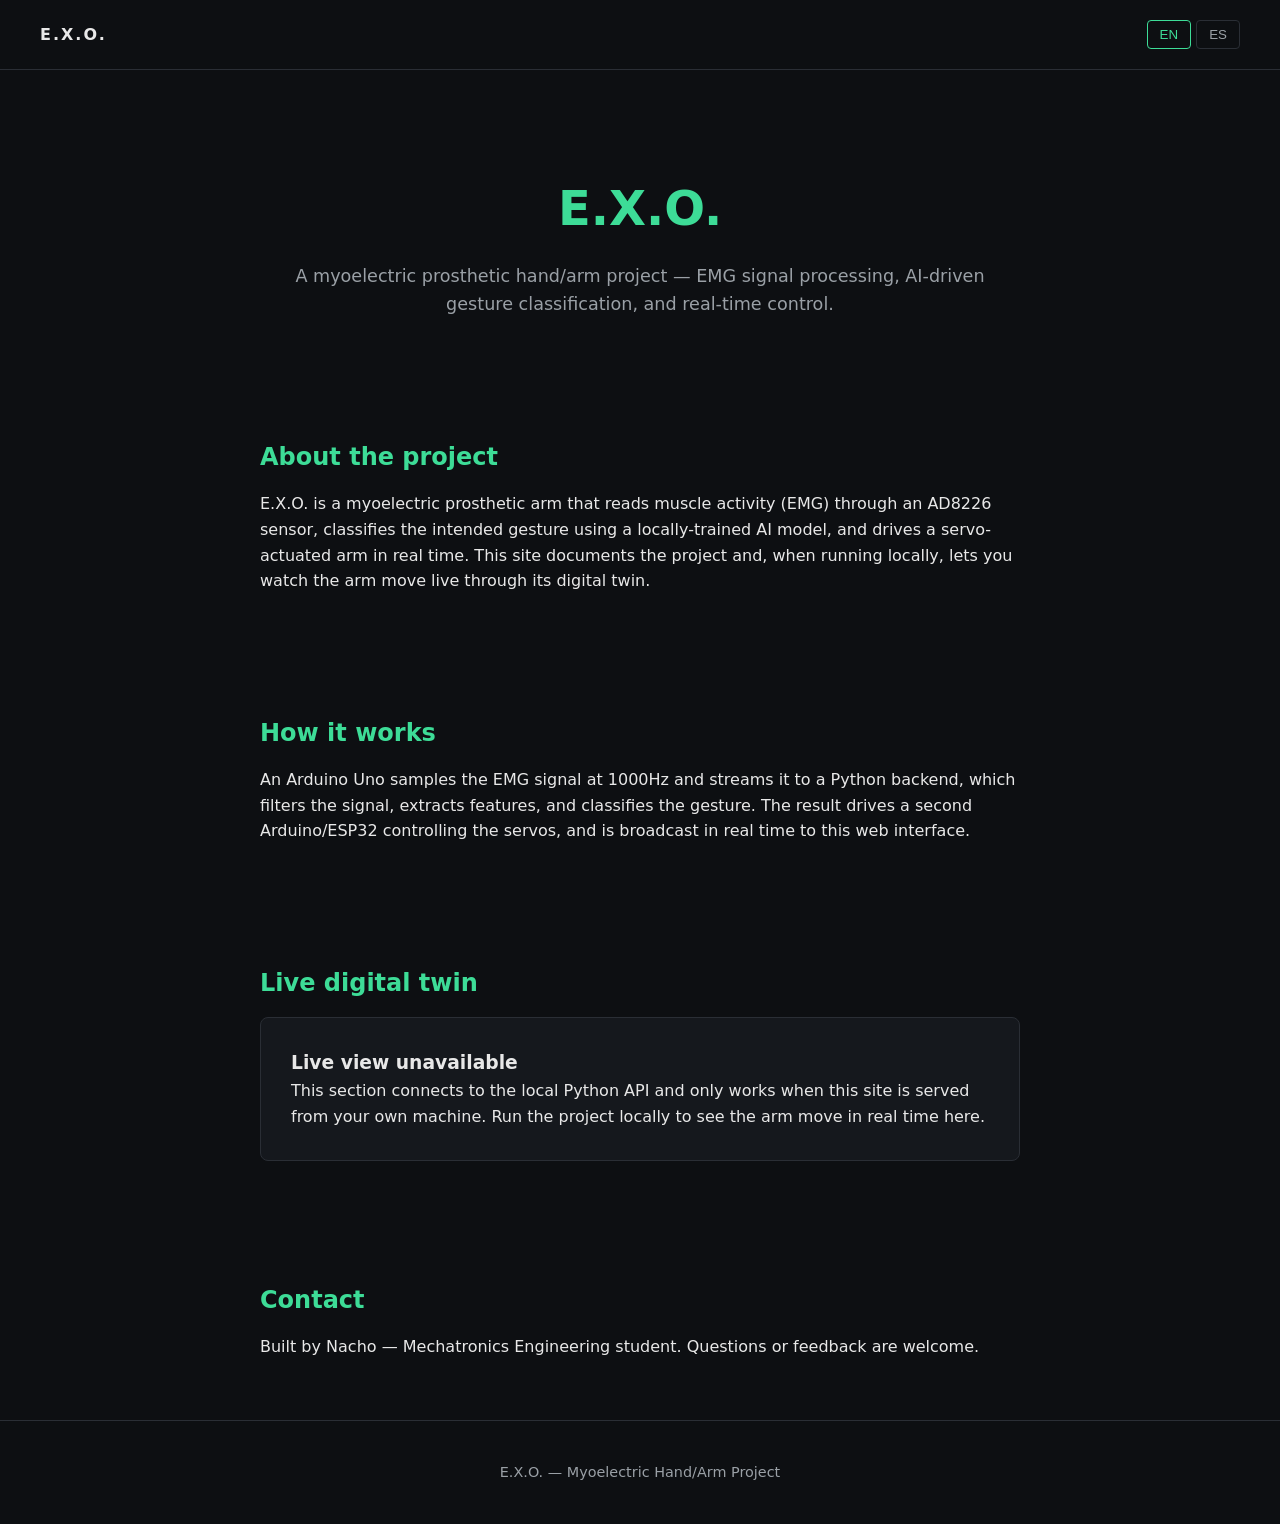
==== web/static/index.html @ d594a0d9 "Let's initiate Add project, EMG serial, FastAPI backend, and bilingual site with GitHub Pages suppor" ====
<!DOCTYPE html>
<html lang="en">
<head>
    <meta charset="UTF-8">
    <meta name="viewport" content="width=device-width, initial-scale=1.0">
    <title>E.X.O.</title>
    <link rel="stylesheet" href="css/style.css">
</head>
<body>
    <nav>
        <div class="brand">E.X.O.</div>
        <div id="lang-switch">
            <button data-lang="en">EN</button>
            <button data-lang="es">ES</button>
        </div>
    </nav>

    <section class="hero">
        <h1 data-i18n="hero_title">E.X.O.</h1>
        <p data-i18n="hero_subtitle">...</p>
    </section>

    <section>
        <h2 data-i18n="about_title">About the project</h2>
        <p data-i18n="about_text">...</p>
    </section>

    <section>
        <h2 data-i18n="how_title">How it works</h2>
        <p data-i18n="how_text">...</p>
    </section>

    <section>
        <h2 data-i18n="viewer_title">Live digital twin</h2>

        <div id="viewer-panel">
            <!-- Shown only when running locally -->
            <div id="viewer-live" style="display: none;">
                <div id="status" class="disconnected" data-i18n="status_disconnected">Disconnected</div>
                <div class="readout">
                    <div>
                        <span data-i18n="gesture_label">Detected gesture</span>
                        <div class="value" id="val-gesture">-</div>
                    </div>
                    <div>
                        <span data-i18n="confidence_label">Confidence</span>
                        <div class="value" id="val-confidence">-</div>
                    </div>
                    <div>
                        <span data-i18n="elbow_label">Elbow</span>
                        <div class="value" id="val-elbow">-</div>
                    </div>
                    <div>
                        <span data-i18n="gripper_label">Gripper</span>
                        <div class="value" id="val-gripper">-</div>
                    </div>
                </div>
                <!-- TODO: Three.js canvas goes here once the 3D model is ready -->
            </div>

            <!-- Shown only when NOT running locally (e.g. GitHub Pages) -->
            <div id="viewer-unavailable">
                <h3 data-i18n="viewer_local_only_title">Live view unavailable</h3>
                <p data-i18n="viewer_local_only_text">...</p>
            </div>
        </div>
    </section>

    <section>
        <h2 data-i18n="contact_title">Contact</h2>
        <p data-i18n="contact_text">...</p>
    </section>

    <footer>E.X.O. — Myoelectric Hand/Arm Project</footer>

    <script src="js/main.js"></script>
</body>
</html>
---- web/static/css/style.css ----
:root {
  --bg: #0d0f12;
  --bg-alt: #15181d;
  --text: #e8e8e8;
  --text-dim: #9aa0a6;
  --accent: #3ddc97;
  --danger: #ff5b5b;
  --border: #2a2e35;
}

* { box-sizing: border-box; margin: 0; padding: 0; }

body {
  font-family: "Segoe UI", system-ui, sans-serif;
  background: var(--bg);
  color: var(--text);
  line-height: 1.6;
}

nav {
  display: flex;
  justify-content: space-between;
  align-items: center;
  padding: 20px 40px;
  border-bottom: 1px solid var(--border);
}

nav .brand { font-weight: bold; letter-spacing: 2px; }

#lang-switch button {
  background: none;
  border: 1px solid var(--border);
  color: var(--text-dim);
  padding: 6px 12px;
  cursor: pointer;
  border-radius: 4px;
}

#lang-switch button.active {
  color: var(--accent);
  border-color: var(--accent);
}

section {
  max-width: 800px;
  margin: 0 auto;
  padding: 60px 20px;
}

.hero { text-align: center; padding-top: 100px; }
.hero h1 { font-size: 3rem; color: var(--accent); }
.hero p { color: var(--text-dim); margin-top: 15px; font-size: 1.1rem; }

h2 { margin-bottom: 15px; color: var(--accent); }

#viewer-panel {
  background: var(--bg-alt);
  border: 1px solid var(--border);
  border-radius: 8px;
  padding: 30px;
}

#status { font-weight: bold; margin-bottom: 15px; }
#status.connected { color: var(--accent); }
#status.disconnected { color: var(--danger); }

.readout {
  display: grid;
  grid-template-columns: repeat(2, 1fr);
  gap: 15px;
  margin-top: 15px;
}

.readout div {
  background: var(--bg);
  border: 1px solid var(--border);
  border-radius: 6px;
  padding: 15px;
}

.readout .value { font-size: 1.4rem; color: var(--accent); }

footer {
  text-align: center;
  padding: 40px;
  color: var(--text-dim);
  font-size: 0.9rem;
  border-top: 1px solid var(--border);
}
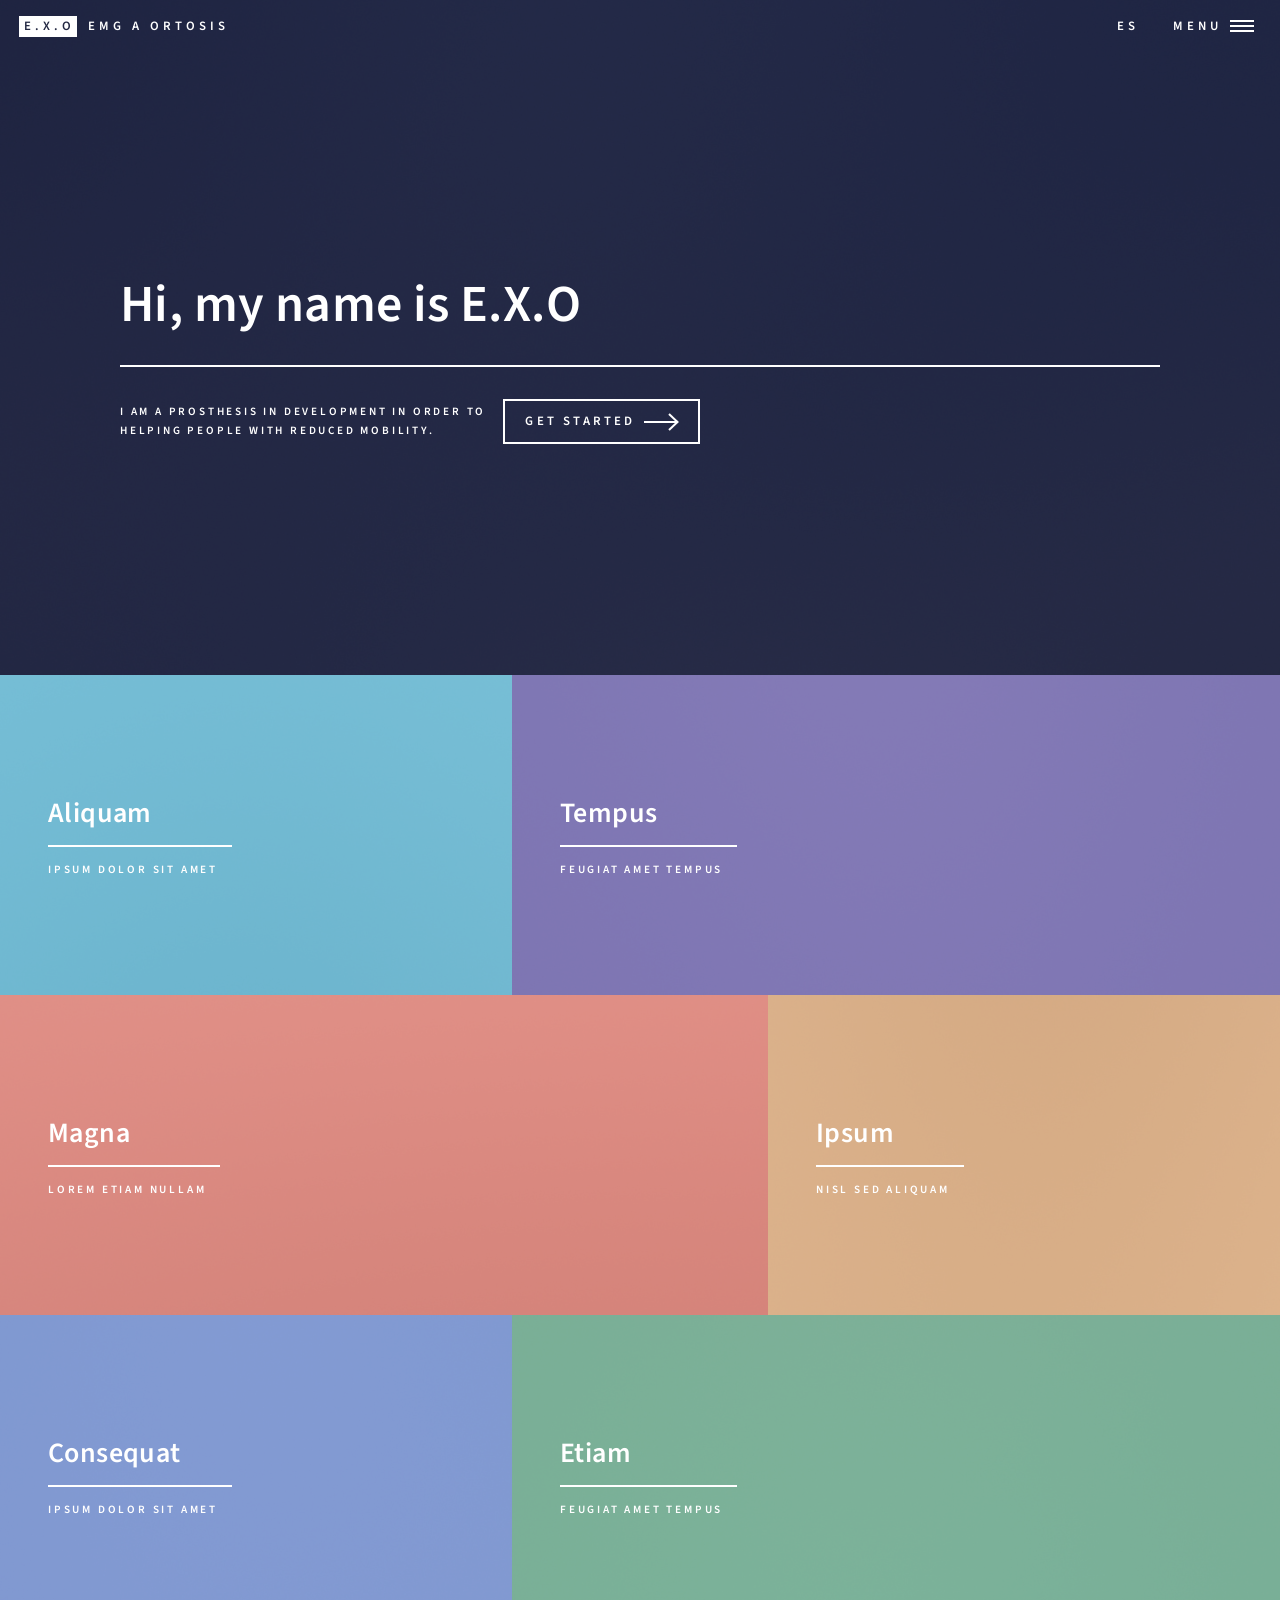
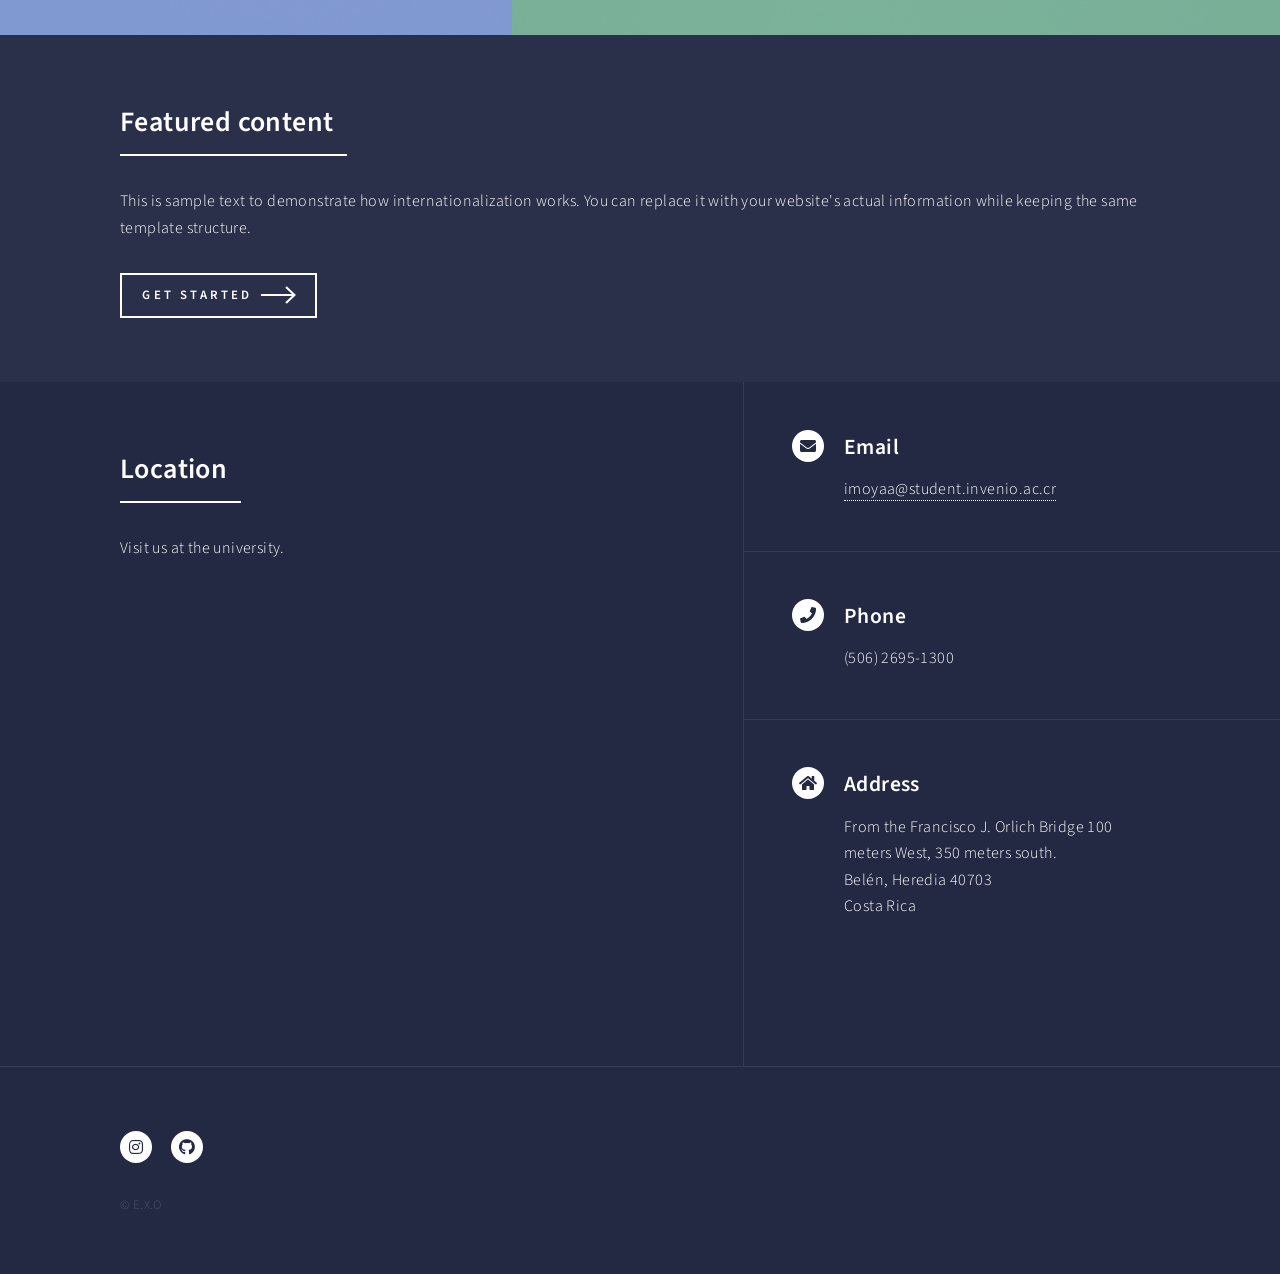
==== commit b4012708: "Pivot to manual arm control and web site fixes - AD8226 EMG sensor died (bad ground + blown capacito" ====
--- a/web/static/index.html
+++ b/web/static/index.html
@@ -1,78 +1,224 @@
-<!DOCTYPE html>
-<html lang="en">
+<!DOCTYPE HTML>
+<html lang="es">
+
 <head>
-    <meta charset="UTF-8">
-    <meta name="viewport" content="width=device-width, initial-scale=1.0">
-    <title>E.X.O.</title>
-    <link rel="stylesheet" href="css/style.css">
+	<title data-i18n="page.title">E.X.O - EMG to Orthosis</title>
+	<link rel="icon" type="image/png" href="images/logo.jpeg" />
+	<meta charset="utf-8" />
+	<meta name="viewport" content="width=device-width, initial-scale=1, user-scalable=no" />
+	<link rel="stylesheet" href="assets/css/main.css" />
+	<noscript>
+		<link rel="stylesheet" href="assets/css/noscript.css" />
+	</noscript>
 </head>
-<body>
-    <nav>
-        <div class="brand">E.X.O.</div>
-        <div id="lang-switch">
-            <button data-lang="en">EN</button>
-            <button data-lang="es">ES</button>
-        </div>
-    </nav>
-
-    <section class="hero">
-        <h1 data-i18n="hero_title">E.X.O.</h1>
-        <p data-i18n="hero_subtitle">...</p>
-    </section>
-
-    <section>
-        <h2 data-i18n="about_title">About the project</h2>
-        <p data-i18n="about_text">...</p>
-    </section>
-
-    <section>
-        <h2 data-i18n="how_title">How it works</h2>
-        <p data-i18n="how_text">...</p>
-    </section>
-
-    <section>
-        <h2 data-i18n="viewer_title">Live digital twin</h2>
-
-        <div id="viewer-panel">
-            <!-- Shown only when running locally -->
-            <div id="viewer-live" style="display: none;">
-                <div id="status" class="disconnected" data-i18n="status_disconnected">Disconnected</div>
-                <div class="readout">
-                    <div>
-                        <span data-i18n="gesture_label">Detected gesture</span>
-                        <div class="value" id="val-gesture">-</div>
-                    </div>
-                    <div>
-                        <span data-i18n="confidence_label">Confidence</span>
-                        <div class="value" id="val-confidence">-</div>
-                    </div>
-                    <div>
-                        <span data-i18n="elbow_label">Elbow</span>
-                        <div class="value" id="val-elbow">-</div>
-                    </div>
-                    <div>
-                        <span data-i18n="gripper_label">Gripper</span>
-                        <div class="value" id="val-gripper">-</div>
-                    </div>
-                </div>
-                <!-- TODO: Three.js canvas goes here once the 3D model is ready -->
-            </div>
-
-            <!-- Shown only when NOT running locally (e.g. GitHub Pages) -->
-            <div id="viewer-unavailable">
-                <h3 data-i18n="viewer_local_only_title">Live view unavailable</h3>
-                <p data-i18n="viewer_local_only_text">...</p>
-            </div>
-        </div>
-    </section>
-
-    <section>
-        <h2 data-i18n="contact_title">Contact</h2>
-        <p data-i18n="contact_text">...</p>
-    </section>
-
-    <footer>E.X.O. — Myoelectric Hand/Arm Project</footer>
-
-    <script src="js/main.js"></script>
+
+<body class="is-preload">
+
+	<!-- Wrapper -->
+	<div id="wrapper">
+
+		<!-- Contenedor donde se inyectará el Header y el Menú -->
+		<div id="header-placeholder"></div>
+
+		<!-- Banner -->
+		<section id="banner" class="major">
+			<div class="inner">
+				<header class="major">
+					<h1 data-i18n="banner.title">Hi, my name is E.X.O</h1>
+				</header>
+				<div class="content">
+					<p>
+						<span data-i18n="banner.description">I am a prosthesis in development in order to</span><br />
+						<span data-i18n="banner.license">Helping people with reduced mobility.</span>
+					</p>
+					<ul class="actions">
+						<li><a href="#one" class="button next scrolly" data-i18n="banner.getStarted">Get Started</a>
+						</li>
+					</ul>
+				</div>
+			</div>
+		</section>
+
+		<!-- Main -->
+		<div id="main">
+
+			<!-- One -->
+			<section id="one" class="tiles">
+				<article>
+					<span class="image">
+						<img src="images/pic01.jpg" alt="" />
+					</span>
+					<header class="major">
+						<h3><a href="landing.html" class="link"><span data-i18n="tiles.aliquam.title">Aliquam</span></a>
+						</h3>
+						<p data-i18n="tiles.aliquam.description">Ipsum dolor sit amet</p>
+					</header>
+				</article>
+				<article>
+					<span class="image">
+						<img src="images/pic02.jpg" alt="" />
+					</span>
+					<header class="major">
+						<h3><a href="landing.html" class="link"><span data-i18n="tiles.tempus.title">Tempus</span></a>
+						</h3>
+						<p data-i18n="tiles.tempus.description">feugiat amet tempus</p>
+					</header>
+				</article>
+				<article>
+					<span class="image">
+						<img src="images/pic03.jpg" alt="" />
+					</span>
+					<header class="major">
+						<h3><a href="landing.html" class="link"><span data-i18n="tiles.magna.title">Magna</span></a>
+						</h3>
+						<p data-i18n="tiles.magna.description">Lorem etiam nullam</p>
+					</header>
+				</article>
+				<article>
+					<span class="image">
+						<img src="images/pic04.jpg" alt="" />
+					</span>
+					<header class="major">
+						<h3><a href="landing.html" class="link"><span data-i18n="tiles.ipsum.title">Ipsum</span></a>
+						</h3>
+						<p data-i18n="tiles.ipsum.description">Nisl sed aliquam</p>
+					</header>
+				</article>
+				<article>
+					<span class="image">
+						<img src="images/pic05.jpg" alt="" />
+					</span>
+					<header class="major">
+						<h3><a href="landing.html" class="link"><span
+									data-i18n="tiles.consequat.title">Consequat</span></a></h3>
+						<p data-i18n="tiles.consequat.description">Ipsum dolor sit amet</p>
+					</header>
+				</article>
+				<article>
+					<span class="image">
+						<img src="images/pic06.jpg" alt="" />
+					</span>
+					<header class="major">
+						<h3><a href="landing.html" class="link"><span data-i18n="tiles.etiam.title">Etiam</span></a>
+						</h3>
+						<p data-i18n="tiles.etiam.description">Feugiat amet tempus</p>
+					</header>
+				</article>
+			</section>
+
+			<!-- Two -->
+			<section id="two">
+				<div class="inner">
+					<header class="major">
+						<h2 data-i18n="sectionTwo.title">Featured content</h2>
+					</header>
+					<p data-i18n="sectionTwo.description">
+						This is sample text to demonstrate how internationalization works. You can replace it with your
+						website's actual information while keeping the same template structure.
+					</p>
+					<ul class="actions">
+						<li><a href="landing.html" class="button next" data-i18n="sectionTwo.getStarted">Get Started</a>
+						</li>
+					</ul>
+				</div>
+			</section>
+
+		</div>
+
+		<!-- Contact -->
+		<section id="contact">
+			<div class="inner">
+				<!-- Mapa de Ubicación -->
+				<section id="location">
+					<div class="inner">
+						<header class="major">
+							<h2 data-i18n="location.title">Location</h2>
+						</header>
+						<p data-i18n="location.description">Visit us at the university.</p>
+
+						<!-- Contenedor del mapa -->
+						<div style="border-radius: 5px; overflow: hidden; margin-bottom: 2em;">
+							<!-- Este es un iframe de prueba. Luego cambiarás el enlace en el atributo "src" -->
+							<iframe
+								src="https://www.google.com/maps/embed?pb=!1m18!1m12!1m3!1d1964.7412367765826!2d-84.16420773395271!3d9.976945500816!2m3!1f0!2f0!3f0!3m2!1i1024!2i768!4f13.1!3m3!1m2!1s0x8fa0fbe05d0b5e91%3A0xf6ccb6823d782b8d!2sUniversidad%20Invenio!5e0!3m2!1sen!2scr!4v1789352764322!5m2!1sen!2scr"
+								width="100%" height="400" style="border:0;" allowfullscreen="" loading="lazy"
+								referrerpolicy="no-referrer-when-downgrade">
+							</iframe>
+						</div>
+					</div>
+				</section>
+				<!-- <section>
+                                <form method="post" action="#">
+                                    <div class="fields">
+                                        <div class="field half">
+                                            <label for="name" data-i18n="contact.name">Name</label>
+                                            <input type="text" name="name" id="name" data-i18n-placeholder="contact.namePlaceholder" />
+                                        </div>
+                                        <div class="field half">
+                                            <label for="email" data-i18n="contact.email">Email</label>
+                                            <input type="text" name="email" id="email" data-i18n-placeholder="contact.emailPlaceholder" />
+                                        </div>
+                                        <div class="field">
+                                            <label for="message" data-i18n="contact.message">Message</label>
+                                            <textarea name="message" id="message" rows="6" data-i18n-placeholder="contact.messagePlaceholder"></textarea>
+                                        </div>
+                                    </div>
+                                    <ul class="actions">
+                                        <li><input type="submit" value="Send Message" class="primary" data-i18n-value="contact.sendMessage" /></li>
+                                        <li><input type="reset" value="Clear" data-i18n-value="contact.clear" /></li>
+                                    </ul>
+                                </form>
+                            </section> -->
+				<section class="split">
+					<section>
+						<div class="contact-method">
+							<span class="icon solid alt fa-envelope"></span>
+							<h3 data-i18n="contact.email">Email</h3>
+							<a href="mailto:imoyaa@student.invenio.ac.cr">imoyaa@student.invenio.ac.cr</a>
+						</div>
+					</section>
+					<section>
+						<div class="contact-method">
+							<span class="icon solid alt fa-phone"></span>
+							<h3 data-i18n="contact.phone">Phone</h3>
+							<span>(506) 2695-1300</span>
+						</div>
+					</section>
+					<section>
+						<div class="contact-method">
+							<span class="icon solid alt fa-home"></span>
+							<h3 data-i18n="contact.address">Address</h3>
+							<span>
+								<span data-i18n="contact.addressLine1">From the Francisco J. Orlich Bridge 100 meters
+									West, 350 meters south.</span><br />
+								<span data-i18n="contact.addressLine2">Belen, Heredia 40703</span><br />
+								<span data-i18n="contact.addressLine3">Costa Rica</span>
+							</span>
+						</div>
+					</section>
+				</section>
+			</div>
+		</section>
+
+		<!-- Contenedor donde se inyectará el Footer -->
+		<div id="footer-placeholder"></div>
+
+	</div>
+
+	<!-- Scripts -->
+	<script src="assets/js/jquery.min.js"></script>
+	<script src="assets/js/jquery.scrolly.min.js"></script>
+	<script src="assets/js/jquery.scrollex.min.js"></script>
+	<script src="assets/js/browser.min.js"></script>
+	<script src="assets/js/breakpoints.min.js"></script>
+	<script src="assets/js/util.js"></script>
+
+	<!-- Internacionalización -->
+	<script src="assets/js/i18n.js"></script>
+
+	<!-- Nuestro script que carga todo y luego llama a main.js -->
+	<script src="assets/js/load-components.js"></script>
+
 </body>
+
 </html>
--- a/web/static/assets/css/main.css
+++ b/web/static/assets/css/main.css
@@ -0,0 +1,4117 @@
+@import url(fontawesome-all.min.css);
+@import url("https://fonts.googleapis.com/css?family=Source+Sans+Pro:300,300italic,600,600italic");
+
+/*
+	Forty by HTML5 UP
+	html5up.net | @ajlkn
+	Free for personal and commercial use under the CCA 3.0 license (html5up.net/license)
+*/
+
+html,
+body,
+div,
+span,
+applet,
+object,
+iframe,
+h1,
+h2,
+h3,
+h4,
+h5,
+h6,
+p,
+blockquote,
+pre,
+a,
+abbr,
+acronym,
+address,
+big,
+cite,
+code,
+del,
+dfn,
+em,
+img,
+ins,
+kbd,
+q,
+s,
+samp,
+small,
+strike,
+strong,
+sub,
+sup,
+tt,
+var,
+b,
+u,
+i,
+center,
+dl,
+dt,
+dd,
+ol,
+ul,
+li,
+fieldset,
+form,
+label,
+legend,
+table,
+caption,
+tbody,
+tfoot,
+thead,
+tr,
+th,
+td,
+article,
+aside,
+canvas,
+details,
+embed,
+figure,
+figcaption,
+footer,
+header,
+hgroup,
+menu,
+nav,
+output,
+ruby,
+section,
+summary,
+time,
+mark,
+audio,
+video {
+  margin: 0;
+  padding: 0;
+  border: 0;
+  font-size: 100%;
+  font: inherit;
+  vertical-align: baseline;
+}
+
+article,
+aside,
+details,
+figcaption,
+figure,
+footer,
+header,
+hgroup,
+menu,
+nav,
+section {
+  display: block;
+}
+
+body {
+  line-height: 1;
+}
+
+ol,
+ul {
+  list-style: none;
+}
+
+blockquote,
+q {
+  quotes: none;
+}
+
+blockquote:before,
+blockquote:after,
+q:before,
+q:after {
+  content: "";
+  content: none;
+}
+
+table {
+  border-collapse: collapse;
+  border-spacing: 0;
+}
+
+body {
+  -webkit-text-size-adjust: none;
+}
+
+mark {
+  background-color: transparent;
+  color: inherit;
+}
+
+input::-moz-focus-inner {
+  border: 0;
+  padding: 0;
+}
+
+input,
+select,
+textarea {
+  -moz-appearance: none;
+  -webkit-appearance: none;
+  -ms-appearance: none;
+  appearance: none;
+}
+
+/* Basic */
+
+@-ms-viewport {
+  width: device-width;
+}
+
+body {
+  -ms-overflow-style: scrollbar;
+}
+
+@media screen and (max-width: 480px) {
+  html,
+  body {
+    min-width: 320px;
+  }
+}
+
+html {
+  box-sizing: border-box;
+}
+
+*,
+*:before,
+*:after {
+  box-sizing: inherit;
+}
+
+body {
+  background: #242943;
+}
+
+body.is-preload *,
+body.is-preload *:before,
+body.is-preload *:after {
+  -moz-animation: none !important;
+  -webkit-animation: none !important;
+  -ms-animation: none !important;
+  animation: none !important;
+  -moz-transition: none !important;
+  -webkit-transition: none !important;
+  -ms-transition: none !important;
+  transition: none !important;
+}
+
+/* Type */
+
+body,
+input,
+select,
+textarea {
+  color: #ffffff;
+  font-family: "Source Sans Pro", Helvetica, sans-serif;
+  font-size: 17pt;
+  font-weight: 300;
+  letter-spacing: 0.025em;
+  line-height: 1.65;
+}
+
+@media screen and (max-width: 1680px) {
+  body,
+  input,
+  select,
+  textarea {
+    font-size: 14pt;
+  }
+}
+
+@media screen and (max-width: 1280px) {
+  body,
+  input,
+  select,
+  textarea {
+    font-size: 12pt;
+  }
+}
+
+@media screen and (max-width: 360px) {
+  body,
+  input,
+  select,
+  textarea {
+    font-size: 11pt;
+  }
+}
+
+a {
+  -moz-transition:
+    color 0.2s ease-in-out,
+    border-bottom-color 0.2s ease-in-out;
+  -webkit-transition:
+    color 0.2s ease-in-out,
+    border-bottom-color 0.2s ease-in-out;
+  -ms-transition:
+    color 0.2s ease-in-out,
+    border-bottom-color 0.2s ease-in-out;
+  transition:
+    color 0.2s ease-in-out,
+    border-bottom-color 0.2s ease-in-out;
+  border-bottom: dotted 1px;
+  color: inherit;
+  text-decoration: none;
+}
+
+a:hover {
+  border-bottom-color: transparent;
+  color: #9bf1ff !important;
+}
+
+a:active {
+  color: #53e3fb !important;
+}
+
+strong,
+b {
+  color: #ffffff;
+  font-weight: 600;
+}
+
+em,
+i {
+  font-style: italic;
+}
+
+p {
+  margin: 0 0 2em 0;
+}
+
+h1,
+h2,
+h3,
+h4,
+h5,
+h6 {
+  color: #ffffff;
+  font-weight: 600;
+  line-height: 1.65;
+  margin: 0 0 1em 0;
+}
+
+h1 a,
+h2 a,
+h3 a,
+h4 a,
+h5 a,
+h6 a {
+  color: inherit;
+  border-bottom: 0;
+}
+
+h1 {
+  font-size: 2.5em;
+}
+
+h2 {
+  font-size: 1.75em;
+}
+
+h3 {
+  font-size: 1.35em;
+}
+
+h4 {
+  font-size: 1.1em;
+}
+
+h5 {
+  font-size: 0.9em;
+}
+
+h6 {
+  font-size: 0.7em;
+}
+
+@media screen and (max-width: 736px) {
+  h1 {
+    font-size: 2em;
+  }
+
+  h2 {
+    font-size: 1.5em;
+  }
+
+  h3 {
+    font-size: 1.25em;
+  }
+}
+
+sub {
+  font-size: 0.8em;
+  position: relative;
+  top: 0.5em;
+}
+
+sup {
+  font-size: 0.8em;
+  position: relative;
+  top: -0.5em;
+}
+
+blockquote {
+  border-left: solid 4px rgba(212, 212, 255, 0.1);
+  font-style: italic;
+  margin: 0 0 2em 0;
+  padding: 0.5em 0 0.5em 2em;
+}
+
+code {
+  background: rgba(212, 212, 255, 0.035);
+  font-family: "Courier New", monospace;
+  font-size: 0.9em;
+  margin: 0 0.25em;
+  padding: 0.25em 0.65em;
+}
+
+pre {
+  -webkit-overflow-scrolling: touch;
+  font-family: "Courier New", monospace;
+  font-size: 0.9em;
+  margin: 0 0 2em 0;
+}
+
+pre code {
+  display: block;
+  line-height: 1.75;
+  padding: 1em 1.5em;
+  overflow-x: auto;
+}
+
+hr {
+  border: 0;
+  border-bottom: solid 1px rgba(212, 212, 255, 0.1);
+  margin: 2em 0;
+}
+
+hr.major {
+  margin: 3em 0;
+}
+
+.align-left {
+  text-align: left;
+}
+
+.align-center {
+  text-align: center;
+}
+
+.align-right {
+  text-align: right;
+}
+
+/* Row */
+
+.row {
+  display: flex;
+  flex-wrap: wrap;
+  box-sizing: border-box;
+  align-items: stretch;
+}
+
+.row > * {
+  box-sizing: border-box;
+}
+
+.row.gtr-uniform > * > :last-child {
+  margin-bottom: 0;
+}
+
+.row.aln-left {
+  justify-content: flex-start;
+}
+
+.row.aln-center {
+  justify-content: center;
+}
+
+.row.aln-right {
+  justify-content: flex-end;
+}
+
+.row.aln-top {
+  align-items: flex-start;
+}
+
+.row.aln-middle {
+  align-items: center;
+}
+
+.row.aln-bottom {
+  align-items: flex-end;
+}
+
+.row > .imp {
+  order: -1;
+}
+
+.row > .col-1 {
+  width: 8.33333%;
+}
+
+.row > .off-1 {
+  margin-left: 8.33333%;
+}
+
+.row > .col-2 {
+  width: 16.66667%;
+}
+
+.row > .off-2 {
+  margin-left: 16.66667%;
+}
+
+.row > .col-3 {
+  width: 25%;
+}
+
+.row > .off-3 {
+  margin-left: 25%;
+}
+
+.row > .col-4 {
+  width: 33.33333%;
+}
+
+.row > .off-4 {
+  margin-left: 33.33333%;
+}
+
+.row > .col-5 {
+  width: 41.66667%;
+}
+
+.row > .off-5 {
+  margin-left: 41.66667%;
+}
+
+.row > .col-6 {
+  width: 50%;
+}
+
+.row > .off-6 {
+  margin-left: 50%;
+}
+
+.row > .col-7 {
+  width: 58.33333%;
+}
+
+.row > .off-7 {
+  margin-left: 58.33333%;
+}
+
+.row > .col-8 {
+  width: 66.66667%;
+}
+
+.row > .off-8 {
+  margin-left: 66.66667%;
+}
+
+.row > .col-9 {
+  width: 75%;
+}
+
+.row > .off-9 {
+  margin-left: 75%;
+}
+
+.row > .col-10 {
+  width: 83.33333%;
+}
+
+.row > .off-10 {
+  margin-left: 83.33333%;
+}
+
+.row > .col-11 {
+  width: 91.66667%;
+}
+
+.row > .off-11 {
+  margin-left: 91.66667%;
+}
+
+.row > .col-12 {
+  width: 100%;
+}
+
+.row > .off-12 {
+  margin-left: 100%;
+}
+
+.row.gtr-0 {
+  margin-top: 0;
+  margin-left: 0em;
+}
+
+.row.gtr-0 > * {
+  padding: 0 0 0 0em;
+}
+
+.row.gtr-0.gtr-uniform {
+  margin-top: 0em;
+}
+
+.row.gtr-0.gtr-uniform > * {
+  padding-top: 0em;
+}
+
+.row.gtr-25 {
+  margin-top: 0;
+  margin-left: -0.5em;
+}
+
+.row.gtr-25 > * {
+  padding: 0 0 0 0.5em;
+}
+
+.row.gtr-25.gtr-uniform {
+  margin-top: -0.5em;
+}
+
+.row.gtr-25.gtr-uniform > * {
+  padding-top: 0.5em;
+}
+
+.row.gtr-50 {
+  margin-top: 0;
+  margin-left: -1em;
+}
+
+.row.gtr-50 > * {
+  padding: 0 0 0 1em;
+}
+
+.row.gtr-50.gtr-uniform {
+  margin-top: -1em;
+}
+
+.row.gtr-50.gtr-uniform > * {
+  padding-top: 1em;
+}
+
+.row {
+  margin-top: 0;
+  margin-left: -2em;
+}
+
+.row > * {
+  padding: 0 0 0 2em;
+}
+
+.row.gtr-uniform {
+  margin-top: -2em;
+}
+
+.row.gtr-uniform > * {
+  padding-top: 2em;
+}
+
+.row.gtr-150 {
+  margin-top: 0;
+  margin-left: -3em;
+}
+
+.row.gtr-150 > * {
+  padding: 0 0 0 3em;
+}
+
+.row.gtr-150.gtr-uniform {
+  margin-top: -3em;
+}
+
+.row.gtr-150.gtr-uniform > * {
+  padding-top: 3em;
+}
+
+.row.gtr-200 {
+  margin-top: 0;
+  margin-left: -4em;
+}
+
+.row.gtr-200 > * {
+  padding: 0 0 0 4em;
+}
+
+.row.gtr-200.gtr-uniform {
+  margin-top: -4em;
+}
+
+.row.gtr-200.gtr-uniform > * {
+  padding-top: 4em;
+}
+
+@media screen and (max-width: 1680px) {
+  .row {
+    display: flex;
+    flex-wrap: wrap;
+    box-sizing: border-box;
+    align-items: stretch;
+  }
+
+  .row > * {
+    box-sizing: border-box;
+  }
+
+  .row.gtr-uniform > * > :last-child {
+    margin-bottom: 0;
+  }
+
+  .row.aln-left {
+    justify-content: flex-start;
+  }
+
+  .row.aln-center {
+    justify-content: center;
+  }
+
+  .row.aln-right {
+    justify-content: flex-end;
+  }
+
+  .row.aln-top {
+    align-items: flex-start;
+  }
+
+  .row.aln-middle {
+    align-items: center;
+  }
+
+  .row.aln-bottom {
+    align-items: flex-end;
+  }
+
+  .row > .imp-xlarge {
+    order: -1;
+  }
+
+  .row > .col-1-xlarge {
+    width: 8.33333%;
+  }
+
+  .row > .off-1-xlarge {
+    margin-left: 8.33333%;
+  }
+
+  .row > .col-2-xlarge {
+    width: 16.66667%;
+  }
+
+  .row > .off-2-xlarge {
+    margin-left: 16.66667%;
+  }
+
+  .row > .col-3-xlarge {
+    width: 25%;
+  }
+
+  .row > .off-3-xlarge {
+    margin-left: 25%;
+  }
+
+  .row > .col-4-xlarge {
+    width: 33.33333%;
+  }
+
+  .row > .off-4-xlarge {
+    margin-left: 33.33333%;
+  }
+
+  .row > .col-5-xlarge {
+    width: 41.66667%;
+  }
+
+  .row > .off-5-xlarge {
+    margin-left: 41.66667%;
+  }
+
+  .row > .col-6-xlarge {
+    width: 50%;
+  }
+
+  .row > .off-6-xlarge {
+    margin-left: 50%;
+  }
+
+  .row > .col-7-xlarge {
+    width: 58.33333%;
+  }
+
+  .row > .off-7-xlarge {
+    margin-left: 58.33333%;
+  }
+
+  .row > .col-8-xlarge {
+    width: 66.66667%;
+  }
+
+  .row > .off-8-xlarge {
+    margin-left: 66.66667%;
+  }
+
+  .row > .col-9-xlarge {
+    width: 75%;
+  }
+
+  .row > .off-9-xlarge {
+    margin-left: 75%;
+  }
+
+  .row > .col-10-xlarge {
+    width: 83.33333%;
+  }
+
+  .row > .off-10-xlarge {
+    margin-left: 83.33333%;
+  }
+
+  .row > .col-11-xlarge {
+    width: 91.66667%;
+  }
+
+  .row > .off-11-xlarge {
+    margin-left: 91.66667%;
+  }
+
+  .row > .col-12-xlarge {
+    width: 100%;
+  }
+
+  .row > .off-12-xlarge {
+    margin-left: 100%;
+  }
+
+  .row.gtr-0 {
+    margin-top: 0;
+    margin-left: 0em;
+  }
+
+  .row.gtr-0 > * {
+    padding: 0 0 0 0em;
+  }
+
+  .row.gtr-0.gtr-uniform {
+    margin-top: 0em;
+  }
+
+  .row.gtr-0.gtr-uniform > * {
+    padding-top: 0em;
+  }
+
+  .row.gtr-25 {
+    margin-top: 0;
+    margin-left: -0.5em;
+  }
+
+  .row.gtr-25 > * {
+    padding: 0 0 0 0.5em;
+  }
+
+  .row.gtr-25.gtr-uniform {
+    margin-top: -0.5em;
+  }
+
+  .row.gtr-25.gtr-uniform > * {
+    padding-top: 0.5em;
+  }
+
+  .row.gtr-50 {
+    margin-top: 0;
+    margin-left: -1em;
+  }
+
+  .row.gtr-50 > * {
+    padding: 0 0 0 1em;
+  }
+
+  .row.gtr-50.gtr-uniform {
+    margin-top: -1em;
+  }
+
+  .row.gtr-50.gtr-uniform > * {
+    padding-top: 1em;
+  }
+
+  .row {
+    margin-top: 0;
+    margin-left: -2em;
+  }
+
+  .row > * {
+    padding: 0 0 0 2em;
+  }
+
+  .row.gtr-uniform {
+    margin-top: -2em;
+  }
+
+  .row.gtr-uniform > * {
+    padding-top: 2em;
+  }
+
+  .row.gtr-150 {
+    margin-top: 0;
+    margin-left: -3em;
+  }
+
+  .row.gtr-150 > * {
+    padding: 0 0 0 3em;
+  }
+
+  .row.gtr-150.gtr-uniform {
+    margin-top: -3em;
+  }
+
+  .row.gtr-150.gtr-uniform > * {
+    padding-top: 3em;
+  }
+
+  .row.gtr-200 {
+    margin-top: 0;
+    margin-left: -4em;
+  }
+
+  .row.gtr-200 > * {
+    padding: 0 0 0 4em;
+  }
+
+  .row.gtr-200.gtr-uniform {
+    margin-top: -4em;
+  }
+
+  .row.gtr-200.gtr-uniform > * {
+    padding-top: 4em;
+  }
+}
+
+@media screen and (max-width: 1280px) {
+  .row {
+    display: flex;
+    flex-wrap: wrap;
+    box-sizing: border-box;
+    align-items: stretch;
+  }
+
+  .row > * {
+    box-sizing: border-box;
+  }
+
+  .row.gtr-uniform > * > :last-child {
+    margin-bottom: 0;
+  }
+
+  .row.aln-left {
+    justify-content: flex-start;
+  }
+
+  .row.aln-center {
+    justify-content: center;
+  }
+
+  .row.aln-right {
+    justify-content: flex-end;
+  }
+
+  .row.aln-top {
+    align-items: flex-start;
+  }
+
+  .row.aln-middle {
+    align-items: center;
+  }
+
+  .row.aln-bottom {
+    align-items: flex-end;
+  }
+
+  .row > .imp-large {
+    order: -1;
+  }
+
+  .row > .col-1-large {
+    width: 8.33333%;
+  }
+
+  .row > .off-1-large {
+    margin-left: 8.33333%;
+  }
+
+  .row > .col-2-large {
+    width: 16.66667%;
+  }
+
+  .row > .off-2-large {
+    margin-left: 16.66667%;
+  }
+
+  .row > .col-3-large {
+    width: 25%;
+  }
+
+  .row > .off-3-large {
+    margin-left: 25%;
+  }
+
+  .row > .col-4-large {
+    width: 33.33333%;
+  }
+
+  .row > .off-4-large {
+    margin-left: 33.33333%;
+  }
+
+  .row > .col-5-large {
+    width: 41.66667%;
+  }
+
+  .row > .off-5-large {
+    margin-left: 41.66667%;
+  }
+
+  .row > .col-6-large {
+    width: 50%;
+  }
+
+  .row > .off-6-large {
+    margin-left: 50%;
+  }
+
+  .row > .col-7-large {
+    width: 58.33333%;
+  }
+
+  .row > .off-7-large {
+    margin-left: 58.33333%;
+  }
+
+  .row > .col-8-large {
+    width: 66.66667%;
+  }
+
+  .row > .off-8-large {
+    margin-left: 66.66667%;
+  }
+
+  .row > .col-9-large {
+    width: 75%;
+  }
+
+  .row > .off-9-large {
+    margin-left: 75%;
+  }
+
+  .row > .col-10-large {
+    width: 83.33333%;
+  }
+
+  .row > .off-10-large {
+    margin-left: 83.33333%;
+  }
+
+  .row > .col-11-large {
+    width: 91.66667%;
+  }
+
+  .row > .off-11-large {
+    margin-left: 91.66667%;
+  }
+
+  .row > .col-12-large {
+    width: 100%;
+  }
+
+  .row > .off-12-large {
+    margin-left: 100%;
+  }
+
+  .row.gtr-0 {
+    margin-top: 0;
+    margin-left: 0em;
+  }
+
+  .row.gtr-0 > * {
+    padding: 0 0 0 0em;
+  }
+
+  .row.gtr-0.gtr-uniform {
+    margin-top: 0em;
+  }
+
+  .row.gtr-0.gtr-uniform > * {
+    padding-top: 0em;
+  }
+
+  .row.gtr-25 {
+    margin-top: 0;
+    margin-left: -0.375em;
+  }
+
+  .row.gtr-25 > * {
+    padding: 0 0 0 0.375em;
+  }
+
+  .row.gtr-25.gtr-uniform {
+    margin-top: -0.375em;
+  }
+
+  .row.gtr-25.gtr-uniform > * {
+    padding-top: 0.375em;
+  }
+
+  .row.gtr-50 {
+    margin-top: 0;
+    margin-left: -0.75em;
+  }
+
+  .row.gtr-50 > * {
+    padding: 0 0 0 0.75em;
+  }
+
+  .row.gtr-50.gtr-uniform {
+    margin-top: -0.75em;
+  }
+
+  .row.gtr-50.gtr-uniform > * {
+    padding-top: 0.75em;
+  }
+
+  .row {
+    margin-top: 0;
+    margin-left: -1.5em;
+  }
+
+  .row > * {
+    padding: 0 0 0 1.5em;
+  }
+
+  .row.gtr-uniform {
+    margin-top: -1.5em;
+  }
+
+  .row.gtr-uniform > * {
+    padding-top: 1.5em;
+  }
+
+  .row.gtr-150 {
+    margin-top: 0;
+    margin-left: -2.25em;
+  }
+
+  .row.gtr-150 > * {
+    padding: 0 0 0 2.25em;
+  }
+
+  .row.gtr-150.gtr-uniform {
+    margin-top: -2.25em;
+  }
+
+  .row.gtr-150.gtr-uniform > * {
+    padding-top: 2.25em;
+  }
+
+  .row.gtr-200 {
+    margin-top: 0;
+    margin-left: -3em;
+  }
+
+  .row.gtr-200 > * {
+    padding: 0 0 0 3em;
+  }
+
+  .row.gtr-200.gtr-uniform {
+    margin-top: -3em;
+  }
+
+  .row.gtr-200.gtr-uniform > * {
+    padding-top: 3em;
+  }
+}
+
+@media screen and (max-width: 980px) {
+  .row {
+    display: flex;
+    flex-wrap: wrap;
+    box-sizing: border-box;
+    align-items: stretch;
+  }
+
+  .row > * {
+    box-sizing: border-box;
+  }
+
+  .row.gtr-uniform > * > :last-child {
+    margin-bottom: 0;
+  }
+
+  .row.aln-left {
+    justify-content: flex-start;
+  }
+
+  .row.aln-center {
+    justify-content: center;
+  }
+
+  .row.aln-right {
+    justify-content: flex-end;
+  }
+
+  .row.aln-top {
+    align-items: flex-start;
+  }
+
+  .row.aln-middle {
+    align-items: center;
+  }
+
+  .row.aln-bottom {
+    align-items: flex-end;
+  }
+
+  .row > .imp-medium {
+    order: -1;
+  }
+
+  .row > .col-1-medium {
+    width: 8.33333%;
+  }
+
+  .row > .off-1-medium {
+    margin-left: 8.33333%;
+  }
+
+  .row > .col-2-medium {
+    width: 16.66667%;
+  }
+
+  .row > .off-2-medium {
+    margin-left: 16.66667%;
+  }
+
+  .row > .col-3-medium {
+    width: 25%;
+  }
+
+  .row > .off-3-medium {
+    margin-left: 25%;
+  }
+
+  .row > .col-4-medium {
+    width: 33.33333%;
+  }
+
+  .row > .off-4-medium {
+    margin-left: 33.33333%;
+  }
+
+  .row > .col-5-medium {
+    width: 41.66667%;
+  }
+
+  .row > .off-5-medium {
+    margin-left: 41.66667%;
+  }
+
+  .row > .col-6-medium {
+    width: 50%;
+  }
+
+  .row > .off-6-medium {
+    margin-left: 50%;
+  }
+
+  .row > .col-7-medium {
+    width: 58.33333%;
+  }
+
+  .row > .off-7-medium {
+    margin-left: 58.33333%;
+  }
+
+  .row > .col-8-medium {
+    width: 66.66667%;
+  }
+
+  .row > .off-8-medium {
+    margin-left: 66.66667%;
+  }
+
+  .row > .col-9-medium {
+    width: 75%;
+  }
+
+  .row > .off-9-medium {
+    margin-left: 75%;
+  }
+
+  .row > .col-10-medium {
+    width: 83.33333%;
+  }
+
+  .row > .off-10-medium {
+    margin-left: 83.33333%;
+  }
+
+  .row > .col-11-medium {
+    width: 91.66667%;
+  }
+
+  .row > .off-11-medium {
+    margin-left: 91.66667%;
+  }
+
+  .row > .col-12-medium {
+    width: 100%;
+  }
+
+  .row > .off-12-medium {
+    margin-left: 100%;
+  }
+
+  .row.gtr-0 {
+    margin-top: 0;
+    margin-left: 0em;
+  }
+
+  .row.gtr-0 > * {
+    padding: 0 0 0 0em;
+  }
+
+  .row.gtr-0.gtr-uniform {
+    margin-top: 0em;
+  }
+
+  .row.gtr-0.gtr-uniform > * {
+    padding-top: 0em;
+  }
+
+  .row.gtr-25 {
+    margin-top: 0;
+    margin-left: -0.375em;
+  }
+
+  .row.gtr-25 > * {
+    padding: 0 0 0 0.375em;
+  }
+
+  .row.gtr-25.gtr-uniform {
+    margin-top: -0.375em;
+  }
+
+  .row.gtr-25.gtr-uniform > * {
+    padding-top: 0.375em;
+  }
+
+  .row.gtr-50 {
+    margin-top: 0;
+    margin-left: -0.75em;
+  }
+
+  .row.gtr-50 > * {
+    padding: 0 0 0 0.75em;
+  }
+
+  .row.gtr-50.gtr-uniform {
+    margin-top: -0.75em;
+  }
+
+  .row.gtr-50.gtr-uniform > * {
+    padding-top: 0.75em;
+  }
+
+  .row {
+    margin-top: 0;
+    margin-left: -1.5em;
+  }
+
+  .row > * {
+    padding: 0 0 0 1.5em;
+  }
+
+  .row.gtr-uniform {
+    margin-top: -1.5em;
+  }
+
+  .row.gtr-uniform > * {
+    padding-top: 1.5em;
+  }
+
+  .row.gtr-150 {
+    margin-top: 0;
+    margin-left: -2.25em;
+  }
+
+  .row.gtr-150 > * {
+    padding: 0 0 0 2.25em;
+  }
+
+  .row.gtr-150.gtr-uniform {
+    margin-top: -2.25em;
+  }
+
+  .row.gtr-150.gtr-uniform > * {
+    padding-top: 2.25em;
+  }
+
+  .row.gtr-200 {
+    margin-top: 0;
+    margin-left: -3em;
+  }
+
+  .row.gtr-200 > * {
+    padding: 0 0 0 3em;
+  }
+
+  .row.gtr-200.gtr-uniform {
+    margin-top: -3em;
+  }
+
+  .row.gtr-200.gtr-uniform > * {
+    padding-top: 3em;
+  }
+}
+
+@media screen and (max-width: 736px) {
+  .row {
+    display: flex;
+    flex-wrap: wrap;
+    box-sizing: border-box;
+    align-items: stretch;
+  }
+
+  .row > * {
+    box-sizing: border-box;
+  }
+
+  .row.gtr-uniform > * > :last-child {
+    margin-bottom: 0;
+  }
+
+  .row.aln-left {
+    justify-content: flex-start;
+  }
+
+  .row.aln-center {
+    justify-content: center;
+  }
+
+  .row.aln-right {
+    justify-content: flex-end;
+  }
+
+  .row.aln-top {
+    align-items: flex-start;
+  }
+
+  .row.aln-middle {
+    align-items: center;
+  }
+
+  .row.aln-bottom {
+    align-items: flex-end;
+  }
+
+  .row > .imp-small {
+    order: -1;
+  }
+
+  .row > .col-1-small {
+    width: 8.33333%;
+  }
+
+  .row > .off-1-small {
+    margin-left: 8.33333%;
+  }
+
+  .row > .col-2-small {
+    width: 16.66667%;
+  }
+
+  .row > .off-2-small {
+    margin-left: 16.66667%;
+  }
+
+  .row > .col-3-small {
+    width: 25%;
+  }
+
+  .row > .off-3-small {
+    margin-left: 25%;
+  }
+
+  .row > .col-4-small {
+    width: 33.33333%;
+  }
+
+  .row > .off-4-small {
+    margin-left: 33.33333%;
+  }
+
+  .row > .col-5-small {
+    width: 41.66667%;
+  }
+
+  .row > .off-5-small {
+    margin-left: 41.66667%;
+  }
+
+  .row > .col-6-small {
+    width: 50%;
+  }
+
+  .row > .off-6-small {
+    margin-left: 50%;
+  }
+
+  .row > .col-7-small {
+    width: 58.33333%;
+  }
+
+  .row > .off-7-small {
+    margin-left: 58.33333%;
+  }
+
+  .row > .col-8-small {
+    width: 66.66667%;
+  }
+
+  .row > .off-8-small {
+    margin-left: 66.66667%;
+  }
+
+  .row > .col-9-small {
+    width: 75%;
+  }
+
+  .row > .off-9-small {
+    margin-left: 75%;
+  }
+
+  .row > .col-10-small {
+    width: 83.33333%;
+  }
+
+  .row > .off-10-small {
+    margin-left: 83.33333%;
+  }
+
+  .row > .col-11-small {
+    width: 91.66667%;
+  }
+
+  .row > .off-11-small {
+    margin-left: 91.66667%;
+  }
+
+  .row > .col-12-small {
+    width: 100%;
+  }
+
+  .row > .off-12-small {
+    margin-left: 100%;
+  }
+
+  .row.gtr-0 {
+    margin-top: 0;
+    margin-left: 0em;
+  }
+
+  .row.gtr-0 > * {
+    padding: 0 0 0 0em;
+  }
+
+  .row.gtr-0.gtr-uniform {
+    margin-top: 0em;
+  }
+
+  .row.gtr-0.gtr-uniform > * {
+    padding-top: 0em;
+  }
+
+  .row.gtr-25 {
+    margin-top: 0;
+    margin-left: -0.3125em;
+  }
+
+  .row.gtr-25 > * {
+    padding: 0 0 0 0.3125em;
+  }
+
+  .row.gtr-25.gtr-uniform {
+    margin-top: -0.3125em;
+  }
+
+  .row.gtr-25.gtr-uniform > * {
+    padding-top: 0.3125em;
+  }
+
+  .row.gtr-50 {
+    margin-top: 0;
+    margin-left: -0.625em;
+  }
+
+  .row.gtr-50 > * {
+    padding: 0 0 0 0.625em;
+  }
+
+  .row.gtr-50.gtr-uniform {
+    margin-top: -0.625em;
+  }
+
+  .row.gtr-50.gtr-uniform > * {
+    padding-top: 0.625em;
+  }
+
+  .row {
+    margin-top: 0;
+    margin-left: -1.25em;
+  }
+
+  .row > * {
+    padding: 0 0 0 1.25em;
+  }
+
+  .row.gtr-uniform {
+    margin-top: -1.25em;
+  }
+
+  .row.gtr-uniform > * {
+    padding-top: 1.25em;
+  }
+
+  .row.gtr-150 {
+    margin-top: 0;
+    margin-left: -1.875em;
+  }
+
+  .row.gtr-150 > * {
+    padding: 0 0 0 1.875em;
+  }
+
+  .row.gtr-150.gtr-uniform {
+    margin-top: -1.875em;
+  }
+
+  .row.gtr-150.gtr-uniform > * {
+    padding-top: 1.875em;
+  }
+
+  .row.gtr-200 {
+    margin-top: 0;
+    margin-left: -2.5em;
+  }
+
+  .row.gtr-200 > * {
+    padding: 0 0 0 2.5em;
+  }
+
+  .row.gtr-200.gtr-uniform {
+    margin-top: -2.5em;
+  }
+
+  .row.gtr-200.gtr-uniform > * {
+    padding-top: 2.5em;
+  }
+}
+
+@media screen and (max-width: 480px) {
+  .row {
+    display: flex;
+    flex-wrap: wrap;
+    box-sizing: border-box;
+    align-items: stretch;
+  }
+
+  .row > * {
+    box-sizing: border-box;
+  }
+
+  .row.gtr-uniform > * > :last-child {
+    margin-bottom: 0;
+  }
+
+  .row.aln-left {
+    justify-content: flex-start;
+  }
+
+  .row.aln-center {
+    justify-content: center;
+  }
+
+  .row.aln-right {
+    justify-content: flex-end;
+  }
+
+  .row.aln-top {
+    align-items: flex-start;
+  }
+
+  .row.aln-middle {
+    align-items: center;
+  }
+
+  .row.aln-bottom {
+    align-items: flex-end;
+  }
+
+  .row > .imp-xsmall {
+    order: -1;
+  }
+
+  .row > .col-1-xsmall {
+    width: 8.33333%;
+  }
+
+  .row > .off-1-xsmall {
+    margin-left: 8.33333%;
+  }
+
+  .row > .col-2-xsmall {
+    width: 16.66667%;
+  }
+
+  .row > .off-2-xsmall {
+    margin-left: 16.66667%;
+  }
+
+  .row > .col-3-xsmall {
+    width: 25%;
+  }
+
+  .row > .off-3-xsmall {
+    margin-left: 25%;
+  }
+
+  .row > .col-4-xsmall {
+    width: 33.33333%;
+  }
+
+  .row > .off-4-xsmall {
+    margin-left: 33.33333%;
+  }
+
+  .row > .col-5-xsmall {
+    width: 41.66667%;
+  }
+
+  .row > .off-5-xsmall {
+    margin-left: 41.66667%;
+  }
+
+  .row > .col-6-xsmall {
+    width: 50%;
+  }
+
+  .row > .off-6-xsmall {
+    margin-left: 50%;
+  }
+
+  .row > .col-7-xsmall {
+    width: 58.33333%;
+  }
+
+  .row > .off-7-xsmall {
+    margin-left: 58.33333%;
+  }
+
+  .row > .col-8-xsmall {
+    width: 66.66667%;
+  }
+
+  .row > .off-8-xsmall {
+    margin-left: 66.66667%;
+  }
+
+  .row > .col-9-xsmall {
+    width: 75%;
+  }
+
+  .row > .off-9-xsmall {
+    margin-left: 75%;
+  }
+
+  .row > .col-10-xsmall {
+    width: 83.33333%;
+  }
+
+  .row > .off-10-xsmall {
+    margin-left: 83.33333%;
+  }
+
+  .row > .col-11-xsmall {
+    width: 91.66667%;
+  }
+
+  .row > .off-11-xsmall {
+    margin-left: 91.66667%;
+  }
+
+  .row > .col-12-xsmall {
+    width: 100%;
+  }
+
+  .row > .off-12-xsmall {
+    margin-left: 100%;
+  }
+
+  .row.gtr-0 {
+    margin-top: 0;
+    margin-left: 0em;
+  }
+
+  .row.gtr-0 > * {
+    padding: 0 0 0 0em;
+  }
+
+  .row.gtr-0.gtr-uniform {
+    margin-top: 0em;
+  }
+
+  .row.gtr-0.gtr-uniform > * {
+    padding-top: 0em;
+  }
+
+  .row.gtr-25 {
+    margin-top: 0;
+    margin-left: -0.3125em;
+  }
+
+  .row.gtr-25 > * {
+    padding: 0 0 0 0.3125em;
+  }
+
+  .row.gtr-25.gtr-uniform {
+    margin-top: -0.3125em;
+  }
+
+  .row.gtr-25.gtr-uniform > * {
+    padding-top: 0.3125em;
+  }
+
+  .row.gtr-50 {
+    margin-top: 0;
+    margin-left: -0.625em;
+  }
+
+  .row.gtr-50 > * {
+    padding: 0 0 0 0.625em;
+  }
+
+  .row.gtr-50.gtr-uniform {
+    margin-top: -0.625em;
+  }
+
+  .row.gtr-50.gtr-uniform > * {
+    padding-top: 0.625em;
+  }
+
+  .row {
+    margin-top: 0;
+    margin-left: -1.25em;
+  }
+
+  .row > * {
+    padding: 0 0 0 1.25em;
+  }
+
+  .row.gtr-uniform {
+    margin-top: -1.25em;
+  }
+
+  .row.gtr-uniform > * {
+    padding-top: 1.25em;
+  }
+
+  .row.gtr-150 {
+    margin-top: 0;
+    margin-left: -1.875em;
+  }
+
+  .row.gtr-150 > * {
+    padding: 0 0 0 1.875em;
+  }
+
+  .row.gtr-150.gtr-uniform {
+    margin-top: -1.875em;
+  }
+
+  .row.gtr-150.gtr-uniform > * {
+    padding-top: 1.875em;
+  }
+
+  .row.gtr-200 {
+    margin-top: 0;
+    margin-left: -2.5em;
+  }
+
+  .row.gtr-200 > * {
+    padding: 0 0 0 2.5em;
+  }
+
+  .row.gtr-200.gtr-uniform {
+    margin-top: -2.5em;
+  }
+
+  .row.gtr-200.gtr-uniform > * {
+    padding-top: 2.5em;
+  }
+}
+
+/* Section/Article */
+
+section.special,
+article.special {
+  text-align: center;
+}
+
+header.major {
+  width: -moz-max-content;
+  width: -webkit-max-content;
+  width: -ms-max-content;
+  width: max-content;
+  margin-bottom: 2em;
+}
+
+header.major > :first-child {
+  margin-bottom: 0;
+  width: calc(100% + 0.5em);
+}
+
+header.major > :first-child:after {
+  content: "";
+  background-color: #ffffff;
+  display: block;
+  height: 2px;
+  margin: 0.325em 0 0.5em 0;
+  width: 100%;
+}
+
+header.major > p {
+  font-size: 0.7em;
+  font-weight: 600;
+  letter-spacing: 0.25em;
+  margin-bottom: 0;
+  text-transform: uppercase;
+}
+
+body.is-ie header.major > :first-child:after {
+  max-width: 9em;
+}
+
+body.is-ie header.major > h1:after {
+  max-width: 100% !important;
+}
+
+@media screen and (max-width: 736px) {
+  header.major > p br {
+    display: none;
+  }
+}
+
+/* Form */
+
+form {
+  margin: 0 0 2em 0;
+}
+
+form > :last-child {
+  margin-bottom: 0;
+}
+
+form > .fields {
+  display: -moz-flex;
+  display: -webkit-flex;
+  display: -ms-flex;
+  display: flex;
+  -moz-flex-wrap: wrap;
+  -webkit-flex-wrap: wrap;
+  -ms-flex-wrap: wrap;
+  flex-wrap: wrap;
+  width: calc(100% + 3em);
+  margin: -1.5em 0 2em -1.5em;
+}
+
+form > .fields > .field {
+  -moz-flex-grow: 0;
+  -webkit-flex-grow: 0;
+  -ms-flex-grow: 0;
+  flex-grow: 0;
+  -moz-flex-shrink: 0;
+  -webkit-flex-shrink: 0;
+  -ms-flex-shrink: 0;
+  flex-shrink: 0;
+  padding: 1.5em 0 0 1.5em;
+  width: calc(100% - 1.5em);
+}
+
+form > .fields > .field.half {
+  width: calc(50% - 0.75em);
+}
+
+form > .fields > .field.third {
+  width: calc(100% / 3 - 0.5em);
+}
+
+form > .fields > .field.quarter {
+  width: calc(25% - 0.375em);
+}
+
+@media screen and (max-width: 480px) {
+  form > .fields {
+    width: calc(100% + 3em);
+    margin: -1.5em 0 2em -1.5em;
+  }
+
+  form > .fields > .field {
+    padding: 1.5em 0 0 1.5em;
+    width: calc(100% - 1.5em);
+  }
+
+  form > .fields > .field.half {
+    width: calc(100% - 1.5em);
+  }
+
+  form > .fields > .field.third {
+    width: calc(100% - 1.5em);
+  }
+
+  form > .fields > .field.quarter {
+    width: calc(100% - 1.5em);
+  }
+}
+
+label {
+  color: #ffffff;
+  display: block;
+  font-size: 0.8em;
+  font-weight: 600;
+  letter-spacing: 0.25em;
+  margin: 0 0 1em 0;
+  text-transform: uppercase;
+}
+
+input[type="text"],
+input[type="password"],
+input[type="email"],
+input[type="tel"],
+input[type="search"],
+input[type="url"],
+select,
+textarea {
+  -moz-appearance: none;
+  -webkit-appearance: none;
+  -ms-appearance: none;
+  appearance: none;
+  background: rgba(212, 212, 255, 0.035);
+  border: none;
+  border-radius: 0;
+  color: inherit;
+  display: block;
+  outline: 0;
+  padding: 0 1em;
+  text-decoration: none;
+  width: 100%;
+}
+
+input[type="text"]:invalid,
+input[type="password"]:invalid,
+input[type="email"]:invalid,
+input[type="tel"]:invalid,
+input[type="search"]:invalid,
+input[type="url"]:invalid,
+select:invalid,
+textarea:invalid {
+  box-shadow: none;
+}
+
+input[type="text"]:focus,
+input[type="password"]:focus,
+input[type="email"]:focus,
+input[type="tel"]:focus,
+input[type="search"]:focus,
+input[type="url"]:focus,
+select:focus,
+textarea:focus {
+  border-color: #9bf1ff;
+  box-shadow: 0 0 0 2px #9bf1ff;
+}
+
+select {
+  background-image: url("data:image/svg+xml;charset=utf8,%3Csvg xmlns='http://www.w3.org/2000/svg' width='40' height='40' preserveAspectRatio='none' viewBox='0 0 40 40'%3E%3Cpath d='M9.4,12.3l10.4,10.4l10.4-10.4c0.2-0.2,0.5-0.4,0.9-0.4c0.3,0,0.6,0.1,0.9,0.4l3.3,3.3c0.2,0.2,0.4,0.5,0.4,0.9 c0,0.4-0.1,0.6-0.4,0.9L20.7,31.9c-0.2,0.2-0.5,0.4-0.9,0.4c-0.3,0-0.6-0.1-0.9-0.4L4.3,17.3c-0.2-0.2-0.4-0.5-0.4-0.9 c0-0.4,0.1-0.6,0.4-0.9l3.3-3.3c0.2-0.2,0.5-0.4,0.9-0.4S9.1,12.1,9.4,12.3z' fill='rgba(212, 212, 255, 0.1)' /%3E%3C/svg%3E");
+  background-size: 1.25rem;
+  background-repeat: no-repeat;
+  background-position: calc(100% - 1rem) center;
+  height: 2.75em;
+  padding-right: 2.75em;
+  text-overflow: ellipsis;
+}
+
+select option {
+  color: #ffffff;
+  background: #242943;
+}
+
+select:focus::-ms-value {
+  background-color: transparent;
+}
+
+select::-ms-expand {
+  display: none;
+}
+
+input[type="text"],
+input[type="password"],
+input[type="email"],
+input[type="tel"],
+input[type="search"],
+input[type="url"],
+select {
+  height: 2.75em;
+}
+
+textarea {
+  padding: 0.75em 1em;
+}
+
+input[type="checkbox"],
+input[type="radio"] {
+  -moz-appearance: none;
+  -webkit-appearance: none;
+  -ms-appearance: none;
+  appearance: none;
+  display: block;
+  float: left;
+  margin-right: -2em;
+  opacity: 0;
+  width: 1em;
+  z-index: -1;
+}
+
+input[type="checkbox"] + label,
+input[type="radio"] + label {
+  text-decoration: none;
+  color: #ffffff;
+  cursor: pointer;
+  display: inline-block;
+  font-weight: 300;
+  padding-left: 2.65em;
+  padding-right: 0.75em;
+  position: relative;
+}
+
+input[type="checkbox"] + label:before,
+input[type="radio"] + label:before {
+  -moz-osx-font-smoothing: grayscale;
+  -webkit-font-smoothing: antialiased;
+  display: inline-block;
+  font-style: normal;
+  font-variant: normal;
+  text-rendering: auto;
+  line-height: 1;
+  text-transform: none !important;
+  font-family: "Font Awesome 5 Free";
+  font-weight: 900;
+}
+
+input[type="checkbox"] + label:before,
+input[type="radio"] + label:before {
+  background: rgba(212, 212, 255, 0.035);
+  content: "";
+  display: inline-block;
+  font-size: 0.8em;
+  height: 2.0625em;
+  left: 0;
+  letter-spacing: 0;
+  line-height: 2.0625em;
+  position: absolute;
+  text-align: center;
+  top: 0;
+  width: 2.0625em;
+}
+
+input[type="checkbox"]:checked + label:before,
+input[type="radio"]:checked + label:before {
+  background: #ffffff;
+  border-color: #9bf1ff;
+  content: "\f00c";
+  color: #242943;
+}
+
+input[type="checkbox"]:focus + label:before,
+input[type="radio"]:focus + label:before {
+  box-shadow: 0 0 0 2px #9bf1ff;
+}
+
+input[type="radio"] + label:before {
+  border-radius: 100%;
+}
+
+::-webkit-input-placeholder {
+  color: rgba(244, 244, 255, 0.2) !important;
+  opacity: 1;
+}
+
+:-moz-placeholder {
+  color: rgba(244, 244, 255, 0.2) !important;
+  opacity: 1;
+}
+
+::-moz-placeholder {
+  color: rgba(244, 244, 255, 0.2) !important;
+  opacity: 1;
+}
+
+:-ms-input-placeholder {
+  color: rgba(244, 244, 255, 0.2) !important;
+  opacity: 1;
+}
+
+/* Box */
+
+.box {
+  border: solid 1px rgba(212, 212, 255, 0.1);
+  margin-bottom: 2em;
+  padding: 1.5em;
+}
+
+.box > :last-child,
+.box > :last-child > :last-child,
+.box > :last-child > :last-child > :last-child {
+  margin-bottom: 0;
+}
+
+.box.alt {
+  border: 0;
+  border-radius: 0;
+  padding: 0;
+}
+
+/* Icon */
+
+.icon {
+  text-decoration: none;
+  border-bottom: none;
+  position: relative;
+}
+
+.icon:before {
+  -moz-osx-font-smoothing: grayscale;
+  -webkit-font-smoothing: antialiased;
+  display: inline-block;
+  font-style: normal;
+  font-variant: normal;
+  text-rendering: auto;
+  line-height: 1;
+  text-transform: none !important;
+  font-family: "Font Awesome 5 Free";
+  font-weight: 400;
+}
+
+.icon > .label {
+  display: none;
+}
+
+.icon:before {
+  line-height: inherit;
+}
+
+.icon.solid:before {
+  font-weight: 900;
+}
+
+.icon.brands:before {
+  font-family: "Font Awesome 5 Brands";
+}
+
+.icon.alt:before {
+  background-color: #ffffff;
+  border-radius: 100%;
+  color: #242943;
+  display: inline-block;
+  height: 2em;
+  line-height: 2em;
+  text-align: center;
+  width: 2em;
+}
+
+a.icon.alt:before {
+  -moz-transition: background-color 0.2s ease-in-out;
+  -webkit-transition: background-color 0.2s ease-in-out;
+  -ms-transition: background-color 0.2s ease-in-out;
+  transition: background-color 0.2s ease-in-out;
+}
+
+a.icon.alt:hover:before {
+  background-color: #6fc3df;
+}
+
+a.icon.alt:active:before {
+  background-color: #37a6cb;
+}
+
+/* Image */
+
+.image {
+  border: 0;
+  display: inline-block;
+  position: relative;
+}
+
+.image img {
+  display: block;
+}
+
+.image.left,
+.image.right {
+  max-width: 30%;
+}
+
+.image.left img,
+.image.right img {
+  width: 100%;
+}
+
+.image.left {
+  float: left;
+  margin: 0 1.5em 1.25em 0;
+  top: 0.25em;
+}
+
+.image.right {
+  float: right;
+  margin: 0 0 1.25em 1.5em;
+  top: 0.25em;
+}
+
+.image.fit {
+  display: block;
+  margin: 0 0 2em 0;
+  width: 100%;
+}
+
+.image.fit img {
+  width: 100%;
+}
+
+.image.main {
+  display: block;
+  margin: 2.5em 0;
+  width: 100%;
+}
+
+.image.main img {
+  width: 100%;
+}
+
+@media screen and (max-width: 736px) {
+  .image.main {
+    margin: 1.5em 0;
+  }
+}
+
+/* List */
+
+ol {
+  list-style: decimal;
+  margin: 0 0 2em 0;
+  padding-left: 1.25em;
+}
+
+ol li {
+  padding-left: 0.25em;
+}
+
+ul {
+  list-style: disc;
+  margin: 0 0 2em 0;
+  padding-left: 1em;
+}
+
+ul li {
+  padding-left: 0.5em;
+}
+
+ul.alt {
+  list-style: none;
+  padding-left: 0;
+}
+
+ul.alt li {
+  border-top: solid 1px rgba(212, 212, 255, 0.1);
+  padding: 0.5em 0;
+}
+
+ul.alt li:first-child {
+  border-top: 0;
+  padding-top: 0;
+}
+
+dl {
+  margin: 0 0 2em 0;
+}
+
+dl dt {
+  display: block;
+  font-weight: 600;
+  margin: 0 0 1em 0;
+}
+
+dl dd {
+  margin-left: 2em;
+}
+
+/* Actions */
+
+ul.actions {
+  display: -moz-flex;
+  display: -webkit-flex;
+  display: -ms-flex;
+  display: flex;
+  cursor: default;
+  list-style: none;
+  margin-left: -1em;
+  padding-left: 0;
+}
+
+ul.actions li {
+  padding: 0 0 0 1em;
+  vertical-align: middle;
+}
+
+ul.actions.special {
+  -moz-justify-content: center;
+  -webkit-justify-content: center;
+  -ms-justify-content: center;
+  justify-content: center;
+  width: 100%;
+  margin-left: 0;
+}
+
+ul.actions.special li:first-child {
+  padding-left: 0;
+}
+
+ul.actions.stacked {
+  -moz-flex-direction: column;
+  -webkit-flex-direction: column;
+  -ms-flex-direction: column;
+  flex-direction: column;
+  margin-left: 0;
+}
+
+ul.actions.stacked li {
+  padding: 1.3em 0 0 0;
+}
+
+ul.actions.stacked li:first-child {
+  padding-top: 0;
+}
+
+ul.actions.fit {
+  width: calc(100% + 1em);
+}
+
+ul.actions.fit li {
+  -moz-flex-grow: 1;
+  -webkit-flex-grow: 1;
+  -ms-flex-grow: 1;
+  flex-grow: 1;
+  -moz-flex-shrink: 1;
+  -webkit-flex-shrink: 1;
+  -ms-flex-shrink: 1;
+  flex-shrink: 1;
+  width: 100%;
+}
+
+ul.actions.fit li > * {
+  width: 100%;
+}
+
+ul.actions.fit.stacked {
+  width: 100%;
+}
+
+/* Icons */
+
+ul.icons {
+  cursor: default;
+  list-style: none;
+  padding-left: 0;
+}
+
+ul.icons li {
+  display: inline-block;
+  padding: 0 1em 0 0;
+}
+
+ul.icons li:last-child {
+  padding-right: 0;
+}
+
+@media screen and (max-width: 736px) {
+  ul.icons li {
+    padding: 0 0.75em 0 0;
+  }
+}
+
+/* Pagination */
+
+ul.pagination {
+  cursor: default;
+  list-style: none;
+  padding-left: 0;
+}
+
+ul.pagination li {
+  display: inline-block;
+  padding-left: 0;
+  vertical-align: middle;
+}
+
+ul.pagination li > .page {
+  -moz-transition:
+    background-color 0.2s ease-in-out,
+    color 0.2s ease-in-out;
+  -webkit-transition:
+    background-color 0.2s ease-in-out,
+    color 0.2s ease-in-out;
+  -ms-transition:
+    background-color 0.2s ease-in-out,
+    color 0.2s ease-in-out;
+  transition:
+    background-color 0.2s ease-in-out,
+    color 0.2s ease-in-out;
+  border-bottom: 0;
+  display: inline-block;
+  font-size: 0.8em;
+  font-weight: 600;
+  height: 1.5em;
+  line-height: 1.5em;
+  margin: 0 0.125em;
+  min-width: 1.5em;
+  padding: 0 0.5em;
+  text-align: center;
+}
+
+ul.pagination li > .page.active {
+  background-color: #ffffff;
+  color: #242943;
+}
+
+ul.pagination li > .page.active:hover {
+  background-color: #9bf1ff;
+  color: #242943 !important;
+}
+
+ul.pagination li > .page.active:active {
+  background-color: #53e3fb;
+}
+
+ul.pagination li:first-child {
+  padding-right: 0.75em;
+}
+
+ul.pagination li:last-child {
+  padding-left: 0.75em;
+}
+
+@media screen and (max-width: 480px) {
+  ul.pagination li:nth-child(n + 2):nth-last-child(n + 2) {
+    display: none;
+  }
+
+  ul.pagination li:first-child {
+    padding-right: 0;
+  }
+}
+
+/* Table */
+
+.table-wrapper {
+  -webkit-overflow-scrolling: touch;
+  overflow-x: auto;
+}
+
+table {
+  margin: 0 0 2em 0;
+  width: 100%;
+}
+
+table tbody tr {
+  border: solid 1px rgba(212, 212, 255, 0.1);
+  border-left: 0;
+  border-right: 0;
+}
+
+table tbody tr:nth-child(2n + 1) {
+  background-color: rgba(212, 212, 255, 0.035);
+}
+
+table td {
+  padding: 0.75em 0.75em;
+}
+
+table th {
+  color: #ffffff;
+  font-size: 0.9em;
+  font-weight: 600;
+  padding: 0 0.75em 0.75em 0.75em;
+  text-align: left;
+}
+
+table thead {
+  border-bottom: solid 2px rgba(212, 212, 255, 0.1);
+}
+
+table tfoot {
+  border-top: solid 2px rgba(212, 212, 255, 0.1);
+}
+
+table.alt {
+  border-collapse: separate;
+}
+
+table.alt tbody tr td {
+  border: solid 1px rgba(212, 212, 255, 0.1);
+  border-left-width: 0;
+  border-top-width: 0;
+}
+
+table.alt tbody tr td:first-child {
+  border-left-width: 1px;
+}
+
+table.alt tbody tr:first-child td {
+  border-top-width: 1px;
+}
+
+table.alt thead {
+  border-bottom: 0;
+}
+
+table.alt tfoot {
+  border-top: 0;
+}
+
+/* Button */
+
+input[type="submit"],
+input[type="reset"],
+input[type="button"],
+button,
+.button {
+  -moz-appearance: none;
+  -webkit-appearance: none;
+  -ms-appearance: none;
+  appearance: none;
+  -moz-transition:
+    background-color 0.2s ease-in-out,
+    box-shadow 0.2s ease-in-out,
+    color 0.2s ease-in-out;
+  -webkit-transition:
+    background-color 0.2s ease-in-out,
+    box-shadow 0.2s ease-in-out,
+    color 0.2s ease-in-out;
+  -ms-transition:
+    background-color 0.2s ease-in-out,
+    box-shadow 0.2s ease-in-out,
+    color 0.2s ease-in-out;
+  transition:
+    background-color 0.2s ease-in-out,
+    box-shadow 0.2s ease-in-out,
+    color 0.2s ease-in-out;
+  background-color: transparent;
+  border: 0;
+  border-radius: 0;
+  box-shadow: inset 0 0 0 2px #ffffff;
+  color: #ffffff;
+  cursor: pointer;
+  display: inline-block;
+  font-size: 0.8em;
+  font-weight: 600;
+  height: 3.5em;
+  letter-spacing: 0.25em;
+  line-height: 3.5em;
+  padding: 0 1.75em;
+  text-align: center;
+  text-decoration: none;
+  text-transform: uppercase;
+  white-space: nowrap;
+}
+
+input[type="submit"]:hover,
+input[type="submit"]:active,
+input[type="reset"]:hover,
+input[type="reset"]:active,
+input[type="button"]:hover,
+input[type="button"]:active,
+button:hover,
+button:active,
+.button:hover,
+.button:active {
+  box-shadow: inset 0 0 0 2px #9bf1ff;
+  color: #9bf1ff;
+}
+
+input[type="submit"]:active,
+input[type="reset"]:active,
+input[type="button"]:active,
+button:active,
+.button:active {
+  background-color: rgba(155, 241, 255, 0.1);
+  box-shadow: inset 0 0 0 2px #53e3fb;
+  color: #53e3fb;
+}
+
+input[type="submit"].icon:before,
+input[type="reset"].icon:before,
+input[type="button"].icon:before,
+button.icon:before,
+.button.icon:before {
+  margin-right: 0.5em;
+}
+
+input[type="submit"].fit,
+input[type="reset"].fit,
+input[type="button"].fit,
+button.fit,
+.button.fit {
+  width: 100%;
+}
+
+input[type="submit"].small,
+input[type="reset"].small,
+input[type="button"].small,
+button.small,
+.button.small {
+  font-size: 0.6em;
+}
+
+input[type="submit"].large,
+input[type="reset"].large,
+input[type="button"].large,
+button.large,
+.button.large {
+  font-size: 1.25em;
+  height: 3em;
+  line-height: 3em;
+}
+
+input[type="submit"].next,
+input[type="reset"].next,
+input[type="button"].next,
+button.next,
+.button.next {
+  padding-right: 4.5em;
+  position: relative;
+}
+
+input[type="submit"].next:before,
+input[type="submit"].next:after,
+input[type="reset"].next:before,
+input[type="reset"].next:after,
+input[type="button"].next:before,
+input[type="button"].next:after,
+button.next:before,
+button.next:after,
+.button.next:before,
+.button.next:after {
+  -moz-transition: opacity 0.2s ease-in-out;
+  -webkit-transition: opacity 0.2s ease-in-out;
+  -ms-transition: opacity 0.2s ease-in-out;
+  transition: opacity 0.2s ease-in-out;
+  background-position: center right;
+  background-repeat: no-repeat;
+  background-size: 36px 24px;
+  content: "";
+  display: block;
+  height: 100%;
+  position: absolute;
+  right: 1.5em;
+  top: 0;
+  vertical-align: middle;
+  width: 36px;
+}
+
+input[type="submit"].next:before,
+input[type="reset"].next:before,
+input[type="button"].next:before,
+button.next:before,
+.button.next:before {
+  background-image: url("data:image/svg+xml;charset=utf8,%3Csvg xmlns='http://www.w3.org/2000/svg' xmlns:xlink='http://www.w3.org/1999/xlink' width='36px' height='24px' viewBox='0 0 36 24' zoomAndPan='disable'%3E%3Cstyle%3Eline %7B stroke: %23ffffff%3B stroke-width: 2px%3B %7D%3C/style%3E%3Cline x1='0' y1='12' x2='34' y2='12' /%3E%3Cline x1='25' y1='4' x2='34' y2='12.5' /%3E%3Cline x1='25' y1='20' x2='34' y2='11.5' /%3E%3C/svg%3E");
+}
+
+input[type="submit"].next:after,
+input[type="reset"].next:after,
+input[type="button"].next:after,
+button.next:after,
+.button.next:after {
+  background-image: url("data:image/svg+xml;charset=utf8,%3Csvg xmlns='http://www.w3.org/2000/svg' xmlns:xlink='http://www.w3.org/1999/xlink' width='36px' height='24px' viewBox='0 0 36 24' zoomAndPan='disable'%3E%3Cstyle%3Eline %7B stroke: %239bf1ff%3B stroke-width: 2px%3B %7D%3C/style%3E%3Cline x1='0' y1='12' x2='34' y2='12' /%3E%3Cline x1='25' y1='4' x2='34' y2='12.5' /%3E%3Cline x1='25' y1='20' x2='34' y2='11.5' /%3E%3C/svg%3E");
+  opacity: 0;
+  z-index: 1;
+}
+
+input[type="submit"].next:hover:after,
+input[type="submit"].next:active:after,
+input[type="reset"].next:hover:after,
+input[type="reset"].next:active:after,
+input[type="button"].next:hover:after,
+input[type="button"].next:active:after,
+button.next:hover:after,
+button.next:active:after,
+.button.next:hover:after,
+.button.next:active:after {
+  opacity: 1;
+}
+
+@media screen and (max-width: 1280px) {
+  input[type="submit"].next,
+  input[type="reset"].next,
+  input[type="button"].next,
+  button.next,
+  .button.next {
+    padding-right: 5em;
+  }
+}
+
+input[type="submit"].primary,
+input[type="reset"].primary,
+input[type="button"].primary,
+button.primary,
+.button.primary {
+  background-color: #ffffff;
+  box-shadow: none;
+  color: #242943;
+}
+
+input[type="submit"].primary:hover,
+input[type="submit"].primary:active,
+input[type="reset"].primary:hover,
+input[type="reset"].primary:active,
+input[type="button"].primary:hover,
+input[type="button"].primary:active,
+button.primary:hover,
+button.primary:active,
+.button.primary:hover,
+.button.primary:active {
+  background-color: #9bf1ff;
+  color: #242943 !important;
+}
+
+input[type="submit"].primary:active,
+input[type="reset"].primary:active,
+input[type="button"].primary:active,
+button.primary:active,
+.button.primary:active {
+  background-color: #53e3fb;
+}
+
+input[type="submit"].disabled,
+input[type="submit"]:disabled,
+input[type="reset"].disabled,
+input[type="reset"]:disabled,
+input[type="button"].disabled,
+input[type="button"]:disabled,
+button.disabled,
+button:disabled,
+.button.disabled,
+.button:disabled {
+  pointer-events: none;
+  cursor: default;
+  opacity: 0.25;
+}
+
+/* Tiles */
+
+.tiles {
+  display: -moz-flex;
+  display: -webkit-flex;
+  display: -ms-flex;
+  display: flex;
+  -moz-flex-wrap: wrap;
+  -webkit-flex-wrap: wrap;
+  -ms-flex-wrap: wrap;
+  flex-wrap: wrap;
+  border-top: 0 !important;
+}
+
+.tiles + * {
+  border-top: 0 !important;
+}
+
+.tiles article {
+  -moz-align-items: center;
+  -webkit-align-items: center;
+  -ms-align-items: center;
+  align-items: center;
+  display: -moz-flex;
+  display: -webkit-flex;
+  display: -ms-flex;
+  display: flex;
+  -moz-transition:
+    -moz-transform 0.25s ease,
+    opacity 0.25s ease,
+    -moz-filter 1s ease,
+    -webkit-filter 1s ease;
+  -webkit-transition:
+    -webkit-transform 0.25s ease,
+    opacity 0.25s ease,
+    -webkit-filter 1s ease,
+    -webkit-filter 1s ease;
+  -ms-transition:
+    -ms-transform 0.25s ease,
+    opacity 0.25s ease,
+    -ms-filter 1s ease,
+    -webkit-filter 1s ease;
+  transition:
+    transform 0.25s ease,
+    opacity 0.25s ease,
+    filter 1s ease,
+    -webkit-filter 1s ease;
+  padding: 4em 4em 2em 4em;
+  background-position: center;
+  background-repeat: no-repeat;
+  background-size: cover;
+  cursor: default;
+  height: 40vh;
+  max-height: 40em;
+  min-height: 23em;
+  overflow: hidden;
+  position: relative;
+  width: 40%;
+}
+
+.tiles article .image {
+  display: none;
+}
+
+.tiles article header {
+  position: relative;
+  z-index: 3;
+}
+
+.tiles article h3 {
+  font-size: 1.75em;
+}
+
+.tiles article h3 a:hover {
+  color: inherit !important;
+}
+
+.tiles article .link.primary {
+  border: 0;
+  height: 100%;
+  left: 0;
+  position: absolute;
+  top: 0;
+  width: 100%;
+  z-index: 4;
+}
+
+.tiles article:before {
+  -moz-transition: opacity 0.5s ease;
+  -webkit-transition: opacity 0.5s ease;
+  -ms-transition: opacity 0.5s ease;
+  transition: opacity 0.5s ease;
+  bottom: 0;
+  content: "";
+  display: block;
+  height: 100%;
+  left: 0;
+  opacity: 0.85;
+  position: absolute;
+  width: 100%;
+  z-index: 2;
+}
+
+.tiles article:after {
+  background-color: rgba(36, 41, 67, 0.25);
+  content: "";
+  display: block;
+  height: 100%;
+  left: 0;
+  position: absolute;
+  top: 0;
+  width: 100%;
+  z-index: 1;
+}
+
+.tiles article:hover:before {
+  opacity: 0;
+}
+
+.tiles article.is-transitioning {
+  -moz-transform: scale(0.95);
+  -webkit-transform: scale(0.95);
+  -ms-transform: scale(0.95);
+  transform: scale(0.95);
+  -moz-filter: blur(0.5em);
+  -webkit-filter: blur(0.5em);
+  -ms-filter: blur(0.5em);
+  filter: blur(0.5em);
+  opacity: 0;
+}
+
+.tiles article:nth-child(4n - 1),
+.tiles article:nth-child(4n - 2) {
+  width: 60%;
+}
+
+.tiles article:nth-child(6n - 5):before {
+  background-color: #6fc3df;
+}
+
+.tiles article:nth-child(6n - 4):before {
+  background-color: #8d82c4;
+}
+
+.tiles article:nth-child(6n - 3):before {
+  background-color: #ec8d81;
+}
+
+.tiles article:nth-child(6n - 2):before {
+  background-color: #e7b788;
+}
+
+.tiles article:nth-child(6n - 1):before {
+  background-color: #8ea9e8;
+}
+
+.tiles article:nth-child(6n):before {
+  background-color: #87c5a4;
+}
+
+@media screen and (max-width: 1280px) {
+  .tiles article {
+    padding: 4em 3em 2em 3em;
+    height: 30vh;
+    max-height: 30em;
+    min-height: 20em;
+  }
+}
+
+@media screen and (max-width: 980px) {
+  .tiles article {
+    width: 50% !important;
+  }
+}
+
+@media screen and (max-width: 736px) {
+  .tiles article {
+    padding: 3em 1.5em 1em 1.5em;
+    height: 16em;
+    max-height: none;
+    min-height: 0;
+  }
+
+  .tiles article h3 {
+    font-size: 1.5em;
+  }
+}
+
+@media screen and (max-width: 480px) {
+  .tiles {
+    display: block;
+  }
+
+  .tiles article {
+    height: 20em;
+    width: 100% !important;
+  }
+}
+
+/* Contact Method */
+
+.contact-method {
+  margin: 0 0 2em 0;
+  padding-left: 3.25em;
+  position: relative;
+}
+
+.contact-method .icon {
+  left: 0;
+  position: absolute;
+  top: 0;
+}
+
+.contact-method h3 {
+  margin: 0 0 0.5em 0;
+}
+
+/* Spotlights */
+
+.spotlights {
+  border-top: 0 !important;
+}
+
+.spotlights + * {
+  border-top: 0 !important;
+}
+
+.spotlights > section {
+  display: -moz-flex;
+  display: -webkit-flex;
+  display: -ms-flex;
+  display: flex;
+  -moz-flex-direction: row;
+  -webkit-flex-direction: row;
+  -ms-flex-direction: row;
+  flex-direction: row;
+  background-color: #2e3450;
+}
+
+.spotlights > section > .image {
+  background-position: center center;
+  background-size: cover;
+  border-radius: 0;
+  display: block;
+  position: relative;
+  width: 30%;
+}
+
+.spotlights > section > .image img {
+  border-radius: 0;
+  display: block;
+  width: 100%;
+}
+
+.spotlights > section > .image:before {
+  background: rgba(36, 41, 67, 0.9);
+  content: "";
+  display: block;
+  height: 100%;
+  left: 0;
+  opacity: 0;
+  position: absolute;
+  top: 0;
+  width: 100%;
+}
+
+.spotlights > section > .content {
+  display: -moz-flex;
+  display: -webkit-flex;
+  display: -ms-flex;
+  display: flex;
+  -moz-flex-direction: column;
+  -webkit-flex-direction: column;
+  -ms-flex-direction: column;
+  flex-direction: column;
+  -moz-justify-content: center;
+  -webkit-justify-content: center;
+  -ms-justify-content: center;
+  justify-content: center;
+  -moz-align-items: center;
+  -webkit-align-items: center;
+  -ms-align-items: center;
+  align-items: center;
+  padding: 2em 3em 0.1em 3em;
+  width: 70%;
+}
+
+.spotlights > section > .content > .inner {
+  margin: 0 auto;
+  max-width: 100%;
+  width: 65em;
+}
+
+.spotlights > section:nth-child(2n) {
+  -moz-flex-direction: row-reverse;
+  -webkit-flex-direction: row-reverse;
+  -ms-flex-direction: row-reverse;
+  flex-direction: row-reverse;
+  background-color: #333856;
+}
+
+.spotlights > section:nth-child(2n) > .content {
+  -moz-align-items: -moz-flex-end;
+  -webkit-align-items: -webkit-flex-end;
+  -ms-align-items: -ms-flex-end;
+  align-items: flex-end;
+}
+
+@media screen and (max-width: 1680px) {
+  .spotlights > section > .image {
+    width: 40%;
+  }
+
+  .spotlights > section > .content {
+    width: 60%;
+  }
+}
+
+@media screen and (max-width: 1280px) {
+  .spotlights > section > .image {
+    width: 45%;
+  }
+
+  .spotlights > section > .content {
+    width: 55%;
+  }
+}
+
+@media screen and (max-width: 980px) {
+  .spotlights > section {
+    display: block;
+  }
+
+  .spotlights > section > .image {
+    width: 100%;
+  }
+
+  .spotlights > section > .content {
+    padding: 4em 3em 2em 3em;
+    width: 100%;
+  }
+}
+
+@media screen and (max-width: 736px) {
+  .spotlights > section > .content {
+    padding: 3em 1.5em 1em 1.5em;
+  }
+}
+
+/* Header */
+
+@-moz-keyframes reveal-header {
+  0% {
+    top: -4em;
+    opacity: 0;
+  }
+
+  100% {
+    top: 0;
+    opacity: 1;
+  }
+}
+
+@-webkit-keyframes reveal-header {
+  0% {
+    top: -4em;
+    opacity: 0;
+  }
+
+  100% {
+    top: 0;
+    opacity: 1;
+  }
+}
+
+@-ms-keyframes reveal-header {
+  0% {
+    top: -4em;
+    opacity: 0;
+  }
+
+  100% {
+    top: 0;
+    opacity: 1;
+  }
+}
+
+@keyframes reveal-header {
+  0% {
+    top: -4em;
+    opacity: 0;
+  }
+
+  100% {
+    top: 0;
+    opacity: 1;
+  }
+}
+
+#header {
+  display: -moz-flex;
+  display: -webkit-flex;
+  display: -ms-flex;
+  display: flex;
+  background-color: #2a2f4a;
+  box-shadow: 0 0 0.25em 0 rgba(0, 0, 0, 0.15);
+  cursor: default;
+  font-weight: 600;
+  height: 3.25em;
+  left: 0;
+  letter-spacing: 0.25em;
+  line-height: 3.25em;
+  margin: 0;
+  position: fixed;
+  text-transform: uppercase;
+  top: 0;
+  width: 100%;
+  z-index: 10000;
+}
+
+#header .logo {
+  border: 0;
+  display: inline-block;
+  font-size: 0.8em;
+  height: inherit;
+  line-height: inherit;
+  padding: 0 1.5em;
+}
+
+#header .logo strong {
+  -moz-transition:
+    background-color 0.2s ease-in-out,
+    color 0.2s ease-in-out;
+  -webkit-transition:
+    background-color 0.2s ease-in-out,
+    color 0.2s ease-in-out;
+  -ms-transition:
+    background-color 0.2s ease-in-out,
+    color 0.2s ease-in-out;
+  transition:
+    background-color 0.2s ease-in-out,
+    color 0.2s ease-in-out;
+  background-color: #ffffff;
+  color: #242943;
+  display: inline-block;
+  line-height: 1.65em;
+  margin-right: 0.325em;
+  padding: 0 0.125em 0 0.375em;
+}
+
+#header .logo:hover strong {
+  background-color: #9bf1ff;
+}
+
+#header .logo:active strong {
+  background-color: #53e3fb;
+}
+
+#header nav {
+  display: -moz-flex;
+  display: -webkit-flex;
+  display: -ms-flex;
+  display: flex;
+  -moz-justify-content: -moz-flex-end;
+  -webkit-justify-content: -webkit-flex-end;
+  -ms-justify-content: -ms-flex-end;
+  justify-content: flex-end;
+  -moz-flex-grow: 1;
+  -webkit-flex-grow: 1;
+  -ms-flex-grow: 1;
+  flex-grow: 1;
+  height: inherit;
+  line-height: inherit;
+}
+
+#header nav a {
+  border: 0;
+  display: block;
+  font-size: 0.8em;
+  height: inherit;
+  line-height: inherit;
+  padding: 0 0.75em;
+  position: relative;
+  vertical-align: middle;
+}
+
+#header nav a:last-child {
+  padding-right: 1.5em;
+}
+
+#header nav a[href="#menu"] {
+  padding-right: 3.325em !important;
+}
+
+#header nav a[href="#menu"]:before,
+#header nav a[href="#menu"]:after {
+  background-image: url("data:image/svg+xml;charset=utf8,%3Csvg xmlns='http://www.w3.org/2000/svg' width='24' height='32' viewBox='0 0 24 32' preserveAspectRatio='none'%3E%3Cstyle%3Eline %7B stroke-width: 2px%3B stroke: %23ffffff%3B %7D%3C/style%3E%3Cline x1='0' y1='11' x2='24' y2='11' /%3E%3Cline x1='0' y1='21' x2='24' y2='21' /%3E%3Cline x1='0' y1='16' x2='24' y2='16' /%3E%3C/svg%3E");
+  background-position: center;
+  background-repeat: no-repeat;
+  background-size: 24px 32px;
+  content: "";
+  display: block;
+  height: 100%;
+  position: absolute;
+  right: 1.5em;
+  top: 0;
+  vertical-align: middle;
+  width: 24px;
+}
+
+#header nav a[href="#menu"]:after {
+  -moz-transition: opacity 0.2s ease-in-out;
+  -webkit-transition: opacity 0.2s ease-in-out;
+  -ms-transition: opacity 0.2s ease-in-out;
+  transition: opacity 0.2s ease-in-out;
+  background-image: url("data:image/svg+xml;charset=utf8,%3Csvg xmlns='http://www.w3.org/2000/svg' width='24' height='32' viewBox='0 0 24 32' preserveAspectRatio='none'%3E%3Cstyle%3Eline %7B stroke-width: 2px%3B stroke: %239bf1ff%3B %7D%3C/style%3E%3Cline x1='0' y1='11' x2='24' y2='11' /%3E%3Cline x1='0' y1='21' x2='24' y2='21' /%3E%3Cline x1='0' y1='16' x2='24' y2='16' /%3E%3C/svg%3E");
+  opacity: 0;
+  z-index: 1;
+}
+
+#header nav a[href="#menu"]:hover:after,
+#header nav a[href="#menu"]:active:after {
+  opacity: 1;
+}
+
+#header nav a[href="#menu"]:last-child {
+  padding-right: 3.875em !important;
+}
+
+#header nav a[href="#menu"]:last-child:before,
+#header nav a[href="#menu"]:last-child:after {
+  right: 2em;
+}
+
+#header.reveal {
+  -moz-animation: reveal-header 0.35s ease;
+  -webkit-animation: reveal-header 0.35s ease;
+  -ms-animation: reveal-header 0.35s ease;
+  animation: reveal-header 0.35s ease;
+}
+
+#header.alt {
+  -moz-transition: opacity 2.5s ease;
+  -webkit-transition: opacity 2.5s ease;
+  -ms-transition: opacity 2.5s ease;
+  transition: opacity 2.5s ease;
+  -moz-transition-delay: 0.75s;
+  -webkit-transition-delay: 0.75s;
+  -ms-transition-delay: 0.75s;
+  transition-delay: 0.75s;
+  -moz-animation: none;
+  -webkit-animation: none;
+  -ms-animation: none;
+  animation: none;
+  background-color: transparent;
+  box-shadow: none;
+  position: absolute;
+}
+
+#header.alt.style1 .logo strong {
+  color: #6fc3df;
+}
+
+#header.alt.style2 .logo strong {
+  color: #8d82c4;
+}
+
+#header.alt.style3 .logo strong {
+  color: #ec8d81;
+}
+
+#header.alt.style4 .logo strong {
+  color: #e7b788;
+}
+
+#header.alt.style5 .logo strong {
+  color: #8ea9e8;
+}
+
+#header.alt.style6 .logo strong {
+  color: #87c5a4;
+}
+
+body.is-preload #header.alt {
+  opacity: 0;
+}
+
+@media screen and (max-width: 1680px) {
+  #header nav a[href="#menu"] {
+    padding-right: 3.75em !important;
+  }
+
+  #header nav a[href="#menu"]:last-child {
+    padding-right: 4.25em !important;
+  }
+}
+
+@media screen and (max-width: 1280px) {
+  #header nav a[href="#menu"] {
+    padding-right: 4em !important;
+  }
+
+  #header nav a[href="#menu"]:last-child {
+    padding-right: 4.5em !important;
+  }
+}
+
+@media screen and (max-width: 736px) {
+  #header {
+    height: 2.75em;
+    line-height: 2.75em;
+  }
+
+  #header .logo {
+    padding: 0 1em;
+  }
+
+  #header nav a {
+    padding: 0 0.5em;
+  }
+
+  #header nav a:last-child {
+    padding-right: 1em;
+  }
+
+  #header nav a[href="#menu"] {
+    padding-right: 3.25em !important;
+  }
+
+  #header nav a[href="#menu"]:before,
+  #header nav a[href="#menu"]:after {
+    right: 0.75em;
+  }
+
+  #header nav a[href="#menu"]:last-child {
+    padding-right: 4em !important;
+  }
+
+  #header nav a[href="#menu"]:last-child:before,
+  #header nav a[href="#menu"]:last-child:after {
+    right: 1.5em;
+  }
+}
+
+@media screen and (max-width: 480px) {
+  #header .logo span {
+    display: none;
+  }
+
+  #header nav a[href="#menu"] {
+    overflow: hidden;
+    padding-right: 0 !important;
+    text-indent: 5em;
+    white-space: nowrap;
+    width: 5em;
+  }
+
+  #header nav a[href="#menu"]:before,
+  #header nav a[href="#menu"]:after {
+    right: 0;
+    width: inherit;
+  }
+
+  #header nav a[href="#menu"]:last-child:before,
+  #header nav a[href="#menu"]:last-child:after {
+    width: 4em;
+    right: 0;
+  }
+}
+
+/* Banner */
+
+#banner {
+  -moz-align-items: center;
+  -webkit-align-items: center;
+  -ms-align-items: center;
+  align-items: center;
+  background-image: url("../../images/banner.jpg");
+  display: -moz-flex;
+  display: -webkit-flex;
+  display: -ms-flex;
+  display: flex;
+  padding: 6em 0 2em 0;
+  background-attachment: fixed;
+  background-position: center;
+  background-repeat: no-repeat;
+  background-size: cover;
+  border-bottom: 0 !important;
+  cursor: default;
+  height: 60vh;
+  margin-bottom: -3.25em;
+  max-height: 32em;
+  min-height: 22em;
+  position: relative;
+  top: -3.25em;
+}
+
+#banner:after {
+  -moz-transition: opacity 2.5s ease;
+  -webkit-transition: opacity 2.5s ease;
+  -ms-transition: opacity 2.5s ease;
+  transition: opacity 2.5s ease;
+  -moz-transition-delay: 0.75s;
+  -webkit-transition-delay: 0.75s;
+  -ms-transition-delay: 0.75s;
+  transition-delay: 0.75s;
+  pointer-events: none;
+  background-color: #242943;
+  content: "";
+  display: block;
+  height: 100%;
+  left: 0;
+  opacity: 0.85;
+  position: absolute;
+  top: 0;
+  width: 100%;
+  z-index: 1;
+}
+
+#banner h1 {
+  font-size: 3.25em;
+}
+
+#banner > .inner {
+  -moz-transition:
+    opacity 1.5s ease,
+    -moz-transform 0.5s ease-out,
+    -moz-filter 0.5s ease,
+    -webkit-filter 0.5s ease;
+  -webkit-transition:
+    opacity 1.5s ease,
+    -webkit-transform 0.5s ease-out,
+    -webkit-filter 0.5s ease,
+    -webkit-filter 0.5s ease;
+  -ms-transition:
+    opacity 1.5s ease,
+    -ms-transform 0.5s ease-out,
+    -ms-filter 0.5s ease,
+    -webkit-filter 0.5s ease;
+  transition:
+    opacity 1.5s ease,
+    transform 0.5s ease-out,
+    filter 0.5s ease,
+    -webkit-filter 0.5s ease;
+  padding: 0 !important;
+  position: relative;
+  z-index: 2;
+}
+
+#banner > .inner .image {
+  display: none;
+}
+
+#banner > .inner header {
+  width: auto;
+}
+
+#banner > .inner header > :first-child {
+  width: auto;
+}
+
+#banner > .inner header > :first-child:after {
+  max-width: 100%;
+}
+
+#banner > .inner .content {
+  display: -moz-flex;
+  display: -webkit-flex;
+  display: -ms-flex;
+  display: flex;
+  -moz-align-items: center;
+  -webkit-align-items: center;
+  -ms-align-items: center;
+  align-items: center;
+  margin: 0 0 2em 0;
+}
+
+#banner > .inner .content > * {
+  margin-right: 1.5em;
+  margin-bottom: 0;
+}
+
+#banner > .inner .content > :last-child {
+  margin-right: 0;
+}
+
+#banner > .inner .content p {
+  font-size: 0.7em;
+  font-weight: 600;
+  letter-spacing: 0.25em;
+  text-transform: uppercase;
+}
+
+#banner.major {
+  height: 75vh;
+  min-height: 30em;
+  max-height: 50em;
+}
+
+#banner.major.alt {
+  opacity: 0.75;
+}
+
+#banner.style1:after {
+  background-color: #6fc3df;
+}
+
+#banner.style2:after {
+  background-color: #8d82c4;
+}
+
+#banner.style3:after {
+  background-color: #ec8d81;
+}
+
+#banner.style4:after {
+  background-color: #e7b788;
+}
+
+#banner.style5:after {
+  background-color: #8ea9e8;
+}
+
+#banner.style6:after {
+  background-color: #87c5a4;
+}
+
+body.is-preload #banner:after {
+  opacity: 1;
+}
+
+body.is-preload #banner > .inner {
+  -moz-filter: blur(0.125em);
+  -webkit-filter: blur(0.125em);
+  -ms-filter: blur(0.125em);
+  filter: blur(0.125em);
+  -moz-transform: translateX(-0.5em);
+  -webkit-transform: translateX(-0.5em);
+  -ms-transform: translateX(-0.5em);
+  transform: translateX(-0.5em);
+  opacity: 0;
+}
+
+@media screen and (max-width: 1280px) {
+  #banner {
+    background-attachment: scroll;
+  }
+}
+
+@media screen and (max-width: 736px) {
+  #banner {
+    padding: 5em 0 1em 0;
+    height: auto;
+    margin-bottom: -2.75em;
+    max-height: none;
+    min-height: 0;
+    top: -2.75em;
+  }
+
+  #banner h1 {
+    font-size: 2em;
+  }
+
+  #banner > .inner .content {
+    display: block;
+  }
+
+  #banner > .inner .content > * {
+    margin-right: 0;
+    margin-bottom: 2em;
+  }
+
+  #banner.major {
+    height: auto;
+    min-height: 0;
+    max-height: none;
+  }
+}
+
+@media screen and (max-width: 480px) {
+  #banner {
+    padding: 6em 0 2em 0;
+  }
+
+  #banner > .inner .content p br {
+    display: none;
+  }
+
+  #banner.major {
+    padding: 8em 0 4em 0;
+  }
+}
+
+/* Main */
+
+#main {
+  background-color: #2a2f4a;
+}
+
+#main > * {
+  border-top: solid 1px rgba(212, 212, 255, 0.1);
+}
+
+#main > *:first-child {
+  border-top: 0;
+}
+
+#main > * > .inner {
+  padding: 4em 0 2em 0;
+  margin: 0 auto;
+  max-width: 65em;
+  width: calc(100% - 6em);
+}
+
+@media screen and (max-width: 736px) {
+  #main > * > .inner {
+    padding: 3em 0 1em 0;
+    width: calc(100% - 3em);
+  }
+}
+
+#main.alt {
+  background-color: transparent;
+  border-bottom: solid 1px rgba(212, 212, 255, 0.1);
+}
+
+/* Contact */
+
+#contact {
+  border-bottom: solid 1px rgba(212, 212, 255, 0.1);
+  overflow-x: hidden;
+}
+
+#contact > .inner {
+  display: -moz-flex;
+  display: -webkit-flex;
+  display: -ms-flex;
+  display: flex;
+  padding: 0 !important;
+}
+
+#contact > .inner > :nth-child(2n - 1) {
+  padding: 4em 3em 2em 0;
+  border-right: solid 1px rgba(212, 212, 255, 0.1);
+  width: 60%;
+}
+
+#contact > .inner > :nth-child(2n) {
+  padding-left: 3em;
+  width: 40%;
+}
+
+#contact > .inner > .split {
+  padding: 0;
+}
+
+#contact > .inner > .split > * {
+  padding: 3em 0 1em 3em;
+  position: relative;
+}
+
+#contact > .inner > .split > *:before {
+  border-top: solid 1px rgba(212, 212, 255, 0.1);
+  content: "";
+  display: block;
+  margin-left: -3em;
+  position: absolute;
+  top: 0;
+  width: calc(100vw + 3em);
+}
+
+#contact > .inner > .split > :first-child:before {
+  display: none;
+}
+
+@media screen and (max-width: 980px) {
+  #contact > .inner {
+    display: block;
+  }
+
+  #contact > .inner > :nth-child(2n - 1) {
+    padding: 4em 0 2em 0;
+    border-right: 0;
+    width: 100%;
+  }
+
+  #contact > .inner > :nth-child(2n) {
+    padding-left: 0;
+    width: 100%;
+  }
+
+  #contact > .inner > .split > * {
+    padding: 3em 0 1em 0;
+  }
+
+  #contact > .inner > .split > :first-child:before {
+    display: block;
+  }
+}
+
+@media screen and (max-width: 736px) {
+  #contact > .inner > :nth-child(2n - 1) {
+    padding: 3em 0 1em 0;
+  }
+}
+
+/* Footer */
+
+#footer .copyright {
+  font-size: 0.8em;
+  list-style: none;
+  padding-left: 0;
+}
+
+#footer .copyright li {
+  border-left: solid 1px rgba(212, 212, 255, 0.1);
+  color: rgba(244, 244, 255, 0.2);
+  display: inline-block;
+  line-height: 1;
+  margin-left: 1em;
+  padding-left: 1em;
+}
+
+#footer .copyright li:first-child {
+  border-left: 0;
+  margin-left: 0;
+  padding-left: 0;
+}
+
+@media screen and (max-width: 480px) {
+  #footer .copyright li {
+    display: block;
+    border-left: 0;
+    margin-left: 0;
+    padding-left: 0;
+    line-height: inherit;
+  }
+}
+
+/* Wrapper */
+
+#wrapper {
+  -moz-transition:
+    -moz-filter 0.35s ease,
+    -webkit-filter 0.35s ease,
+    opacity 0.375s ease-out;
+  -webkit-transition:
+    -webkit-filter 0.35s ease,
+    -webkit-filter 0.35s ease,
+    opacity 0.375s ease-out;
+  -ms-transition:
+    -ms-filter 0.35s ease,
+    -webkit-filter 0.35s ease,
+    opacity 0.375s ease-out;
+  transition:
+    filter 0.35s ease,
+    -webkit-filter 0.35s ease,
+    opacity 0.375s ease-out;
+  padding-top: 3.25em;
+}
+
+#wrapper.is-transitioning {
+  opacity: 0;
+}
+
+#wrapper > * > .inner {
+  padding: 4em 0 2em 0;
+  margin: 0 auto;
+  max-width: 65em;
+  width: calc(100% - 6em);
+}
+
+@media screen and (max-width: 736px) {
+  #wrapper > * > .inner {
+    padding: 3em 0 1em 0;
+    width: calc(100% - 3em);
+  }
+}
+
+@media screen and (max-width: 736px) {
+  #wrapper {
+    padding-top: 2.75em;
+  }
+}
+
+/* Menu */
+
+#menu {
+  -moz-transition:
+    -moz-transform 0.35s ease,
+    opacity 0.35s ease,
+    visibility 0.35s;
+  -webkit-transition:
+    -webkit-transform 0.35s ease,
+    opacity 0.35s ease,
+    visibility 0.35s;
+  -ms-transition:
+    -ms-transform 0.35s ease,
+    opacity 0.35s ease,
+    visibility 0.35s;
+  transition:
+    transform 0.35s ease,
+    opacity 0.35s ease,
+    visibility 0.35s;
+  -moz-align-items: center;
+  -webkit-align-items: center;
+  -ms-align-items: center;
+  align-items: center;
+  display: -moz-flex;
+  display: -webkit-flex;
+  display: -ms-flex;
+  display: flex;
+  -moz-justify-content: center;
+  -webkit-justify-content: center;
+  -ms-justify-content: center;
+  justify-content: center;
+  pointer-events: none;
+  background: rgba(36, 41, 67, 0.9);
+  box-shadow: none;
+  height: 100%;
+  left: 0;
+  opacity: 0;
+  overflow: hidden;
+  padding: 3em 2em;
+  position: fixed;
+  top: 0;
+  visibility: hidden;
+  width: 100%;
+  z-index: 10002;
+}
+
+#menu .inner {
+  -moz-transition:
+    -moz-transform 0.35s ease-out,
+    opacity 0.35s ease,
+    visibility 0.35s;
+  -webkit-transition:
+    -webkit-transform 0.35s ease-out,
+    opacity 0.35s ease,
+    visibility 0.35s;
+  -ms-transition:
+    -ms-transform 0.35s ease-out,
+    opacity 0.35s ease,
+    visibility 0.35s;
+  transition:
+    transform 0.35s ease-out,
+    opacity 0.35s ease,
+    visibility 0.35s;
+  -moz-transform: rotateX(20deg);
+  -webkit-transform: rotateX(20deg);
+  -ms-transform: rotateX(20deg);
+  transform: rotateX(20deg);
+  -webkit-overflow-scrolling: touch;
+  max-width: 100%;
+  max-height: 100vh;
+  opacity: 0;
+  overflow: auto;
+  text-align: center;
+  visibility: hidden;
+  width: 18em;
+}
+
+#menu .inner > :first-child {
+  margin-top: 2em;
+}
+
+#menu .inner > :last-child {
+  margin-bottom: 3em;
+}
+
+#menu ul {
+  margin: 0 0 1em 0;
+}
+
+#menu ul.links {
+  list-style: none;
+  padding: 0;
+}
+
+#menu ul.links > li {
+  padding: 0;
+}
+
+#menu ul.links > li > a:not(.button) {
+  border: 0;
+  border-top: solid 1px rgba(212, 212, 255, 0.1);
+  display: block;
+  font-size: 0.8em;
+  font-weight: 600;
+  letter-spacing: 0.25em;
+  line-height: 4em;
+  text-decoration: none;
+  text-transform: uppercase;
+}
+
+#menu ul.links > li > .button {
+  display: block;
+  margin: 0.5em 0 0 0;
+}
+
+#menu ul.links > li:first-child > a:not(.button) {
+  border-top: 0 !important;
+}
+
+#menu .close {
+  -moz-transition: color 0.2s ease-in-out;
+  -webkit-transition: color 0.2s ease-in-out;
+  -ms-transition: color 0.2s ease-in-out;
+  transition: color 0.2s ease-in-out;
+  -webkit-tap-highlight-color: rgba(0, 0, 0, 0);
+  border: 0;
+  cursor: pointer;
+  display: block;
+  height: 4em;
+  line-height: 4em;
+  overflow: hidden;
+  padding-right: 1.25em;
+  position: absolute;
+  right: 0;
+  text-align: right;
+  text-indent: 8em;
+  top: 0;
+  vertical-align: middle;
+  white-space: nowrap;
+  width: 8em;
+}
+
+#menu .close:before,
+#menu .close:after {
+  -moz-transition: opacity 0.2s ease-in-out;
+  -webkit-transition: opacity 0.2s ease-in-out;
+  -ms-transition: opacity 0.2s ease-in-out;
+  transition: opacity 0.2s ease-in-out;
+  background-position: center;
+  background-repeat: no-repeat;
+  content: "";
+  display: block;
+  height: 4em;
+  position: absolute;
+  right: 0;
+  top: 0;
+  width: 4em;
+}
+
+#menu .close:before {
+  background-image: url("data:image/svg+xml;charset=utf8,%3Csvg xmlns='http://www.w3.org/2000/svg' xmlns:xlink='http://www.w3.org/1999/xlink' width='20px' height='20px' viewBox='0 0 20 20' zoomAndPan='disable'%3E%3Cstyle%3Eline %7B stroke: %23ffffff%3B stroke-width: 2%3B %7D%3C/style%3E%3Cline x1='0' y1='0' x2='20' y2='20' /%3E%3Cline x1='20' y1='0' x2='0' y2='20' /%3E%3C/svg%3E");
+}
+
+#menu .close:after {
+  background-image: url("data:image/svg+xml;charset=utf8,%3Csvg xmlns='http://www.w3.org/2000/svg' xmlns:xlink='http://www.w3.org/1999/xlink' width='20px' height='20px' viewBox='0 0 20 20' zoomAndPan='disable'%3E%3Cstyle%3Eline %7B stroke: %239bf1ff%3B stroke-width: 2%3B %7D%3C/style%3E%3Cline x1='0' y1='0' x2='20' y2='20' /%3E%3Cline x1='20' y1='0' x2='0' y2='20' /%3E%3C/svg%3E");
+  opacity: 0;
+}
+
+#menu .close:hover:after,
+#menu .close:active:after {
+  opacity: 1;
+}
+
+body.is-ie #menu {
+  background: rgba(42, 47, 74, 0.975);
+}
+
+body.is-menu-visible #wrapper {
+  -moz-filter: blur(0.5em);
+  -webkit-filter: blur(0.5em);
+  -ms-filter: blur(0.5em);
+  filter: blur(0.5em);
+}
+
+body.is-menu-visible #menu {
+  pointer-events: auto;
+  opacity: 1;
+  visibility: visible;
+}
+
+body.is-menu-visible #menu .inner {
+  -moz-transform: none;
+  -webkit-transform: none;
+  -ms-transform: none;
+  transform: none;
+  opacity: 1;
+  visibility: visible;
+}
--- a/web/static/assets/css/noscript.css
+++ b/web/static/assets/css/noscript.css
@@ -0,0 +1,23 @@
+/*
+	Forty by HTML5 UP
+	html5up.net | @ajlkn
+	Free for personal and commercial use under the CCA 3.0 license (html5up.net/license)
+*/
+
+/* Banner */
+
+body.is-preload #banner:after {
+  opacity: 0.85;
+}
+
+body.is-preload #banner > .inner {
+  -moz-filter: none;
+  -webkit-filter: none;
+  -ms-filter: none;
+  filter: none;
+  -moz-transform: none;
+  -webkit-transform: none;
+  -ms-transform: none;
+  transform: none;
+  opacity: 1;
+}
